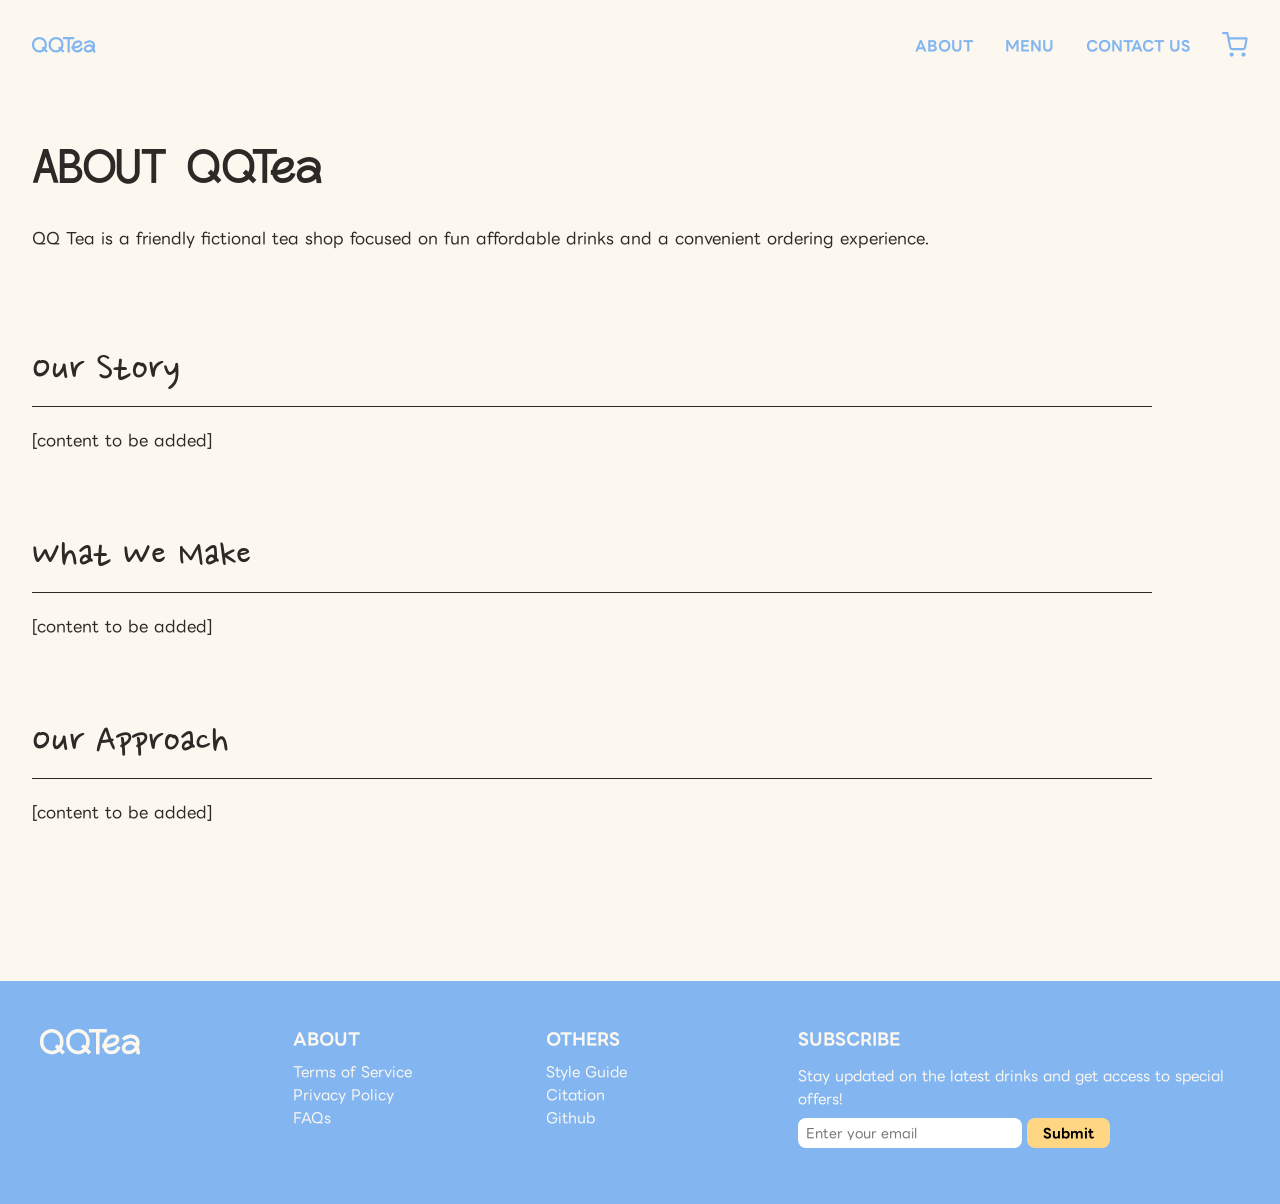
==== IAT339_QQtea/html/about.html @ dbc44f2d "Footer updated." ====
<!doctype html>
<html lang="en">
  <head>
    <meta charset="utf-8" />
    <title>About</title>

    <link href="../css/main.css" rel="stylesheet" />
  </head>

  <body>
    <header>
      <nav class="main-nav">
        <div class="nav-left">
          <a class="nav-image-link" href="../html/index.html">
            <img
              class="nav-logo nav-image-default"
              src="../image/qqtea-icon.svg"
              alt="QQTea icon"
            />
            <img
              class="nav-logo nav-image-hover"
              src="../image/qqtea-icon-hover.svg"
              alt="QQTea icon"
            />
          </a>
        </div>

        <div class="nav-right">
          <a class="nav-link" href="../html/about.html">ABOUT</a>
          <a class="nav-link" href="../html/product-listing.html">MENU</a>
          <a class="nav-link" href="../html/contact.html">CONTACT US</a>
          <a class="nav-image-link" href="../html/cart.html">
            <img
              class="nav-cart-icon nav-image-default"
              src="../image/cart-icon.svg"
              alt="Shopping cart icon"
            />
            <img
              class="nav-cart-icon nav-image-hover"
              src="../image/cart-icon-hover.svg"
              alt="Shopping cart icon"
            />
          </a>
        </div>
      </nav>
    </header>

    <main class="about-page">
      <section class="about-header">
        <h1>ABOUT QQTea</h1>

        <p>
          QQ Tea is a friendly fictional tea shop focused on fun affordable
          drinks and a convenient ordering experience.
        </p>
      </section>

      <section class="about-section">
        <h2>Our Story</h2>

        <p>[content to be added]</p>
      </section>

      <section class="about-section">
        <h2>What We Make</h2>

        <p>[content to be added]</p>
      </section>

      <section class="about-section">
        <h2>Our Approach</h2>

        <p>[content to be added]</p>
      </section>
    </main>

    <footer class="site-footer">
      <div class="footer-content">
        <div>
          <a class="nav-image-link" href="../html/index.html">
            <img
              class="footer-logo"
              src="../image/qqtea-icon-footer.svg"
              alt="QQTea icon"
            />
          </a>
        </div>

        <div class="footer-link">
          <p class="footer-heading">ABOUT</p>
          <a href="#">Terms of Service</a>
          <a href="#">Privacy Policy</a>
          <a href="#">FAQs</a>
        </div>

        <div class="footer-link">
          <p class="footer-heading">OTHERS</p>
          <a href="../html/styleguide.html">Style Guide</a>
          <a href="#">Citation</a>
          <a href="https://github.com/qiaolexii7/IAT339_P01">Github</a>
        </div>

        <div class="footer-newsletter">
          <p class="footer-heading">SUBSCRIBE</p>
          <p class="newsletter-text">
            Stay updated on the latest drinks and get access to special offers!
          </p>

          <form class="newsletter-form">
            <input
              type="email"
              placeholder="Enter your email"
              aria-label="Email adress"
              required
            />
            <button type="submit">Submit</button>
          </form>
        </div>
      </div>
    </footer>
  </body>
</html>
---- IAT339_QQtea/css/main.css ----
/* 
  LOCAL FONTS
*/
@font-face {
  font-family: "Ligema";
  src: url("../fonts/ligema/LigemaDEMO.otf");
}
@font-face {
  font-family: "Nanum Pen";
  src: url("../fonts/Nanum_Pen_Script/NanumPenScript-Regular.ttf")
    format("truetype");
}
@font-face {
  font-family: "LINE Seed JP";
  src: url("../fonts/LINE_Seed_JP/LINESeedJP-Regular.ttf");
  font-weight: 400;
}
@font-face {
  font-family: "LINE Seed JP";
  src: url("../fonts/LINE_Seed_JP/LINESeedJP-Bold.ttf");
  font-weight: bold;
}

/* 
  SHARED NAVIGATION
*/

.main-nav {
  display: flex;
  align-items: center;
  justify-content: space-between;
  margin-bottom: 3rem;
}

.main-nav a {
  color: #83b6f1;
  font-weight: bold;
  text-decoration: none;
}

.main-nav a:hover,
.main-nav a:focus {
  color: #2d2926;
}

.nav-logo {
  width: 4rem;
  height: auto;
}

.nav-cart-icon {
  width: 1.65rem;
  height: auto;
}

.nav-image-default {
  display: block;
}

.nav-image-hover {
  display: none;
}

.nav-image-link:hover .nav-image-default,
.nav-image-link:focus .nav-image-default,
.nav-image-link.current .nav-image-default {
  display: none;
}

.nav-image-link:hover .nav-image-hover,
.nav-image-link:focus .nav-image-hover,
.nav-image-link.current .nav-image-hover {
  display: block;
}

#combined_elements .main-nav {
  margin-top: 1.5rem;
}

.nav-left,
.nav-right {
  display: flex;
  align-items: center;
  gap: 2rem;
}

/* 
  SHARED FOOTER STYLING
*/
.site-footer {
  color: #fcf8ef;
  background-color: #83b6f1;
  padding: 3rem 2rem;

  margin-top: 10rem;
  margin-left: -2rem;
  margin-right: -2rem;
  margin-bottom: -2rem;
}
.footer-content {
  display: grid;
  grid-template-columns: 1fr 1fr 1fr 2fr;
  gap: 2rem;
  max-width: 75rem;
  margin: 0 auto;
  align-items: start;
}
.footer-link,
.footer-newsletter {
  display: flex;
  flex-direction: column;
  gap: 0.5rem;
}
.footer-link a {
  color: #fcf8ef;
  text-decoration: none;
  font-family: "LINE Seed JP", sans-serif;
  font-size: 0.9rem;
}
.footer-link a:hover,
.footer-link a:focus {
  text-decoration: underline;
}

.footer-heading {
  font-family: "LINE Seed JP", sans-serif;
  font-size: 1.05rem;
  font-weight: bold;
  margin-bottom: 0.5rem;
}

.newsletter-form input {
  box-sizing: border-box;
  width: 14rem;
  padding: 0.5rem;
  font-family: "LINE Seed JP", sans-serif;

  border: none;
  border-radius: 0.5rem;
  margin-bottom: 0.5rem;
}
.newsletter-form button {
  font-family: "LINE Seed JP", sans-serif;
  font-weight: bold;

  padding: 0.5rem 1rem;
  background-color: #ffd683;
  border: none;
  border-radius: 0.5rem;
  cursor: pointer;

  transition-property: background-color;
  transition-duration: 0.25s;
}
.newsletter-form button:hover,
.newsletter-form button:focus {
  color: white;
  background-color: black;
}
.newsletter-text {
  font-size: 0.9rem;
  line-height: 1.6;
  margin-bottom: 0;
}

@media (max-width: 44rem) {
  .footer-content {
    grid-template-columns: 1fr;
  }
}

/*
  STYLE GUIDE STYLING 
*/
body {
  margin: 0;
  font-family: "LINE Seed JP", sans-serif;
  font-size: 0.9rem;
  padding: 2rem;
  color: #2d2926;
  background-color: #fcf8ef;
}

h1 {
  font-family: "Ligema", sans-serif;
  font-size: 5.3rem;
  font-weight: 500;
}

h2 {
  font-family: "Nanum Pen", cursive;
  font-size: 2.7rem;
  font-weight: 500;

  margin-top: 5rem;
  margin-bottom: 1.5rem;

  padding-bottom: 0.5rem;
  border-bottom: 0.1rem solid #2d2926;
}
#stylesheet-h2 {
  border-bottom: none;
}

#interactive_elements h2 {
  margin-top: 0rem;
}

h3 {
  font-family: "Nanum Pen", cursive;
  font-size: 1.5rem;
  margin-top: 1rem;
}

h4 {
  font-family: "LINE Seed JP", sans-serif;
  margin-bottom: 0.25rem;
}

p {
  font-size: 1rem;
  margin-top: 0;
}

header nav {
  display: flex;
  gap: 1rem;
  flex-wrap: wrap;
  margin-bottom: 2rem;
}

header h1 {
  margin-bottom: 0.5rem;
}

header p {
  margin-bottom: 0;
}

code {
  background-color: #eee;
  padding: 0.5rem;
  display: block;
}

/*
  STYLE GUIDE STRUCTURE -------------------
*/

.element {
  max-width: 65rem;
}

.element-title {
  font-family: "LINE Seed JP", sans-serif;
  font-size: 1.45rem;
  font-weight: bold;
  margin-top: 2.5rem;
  margin-bottom: 1rem;
}

/* 
  INTERACTIVE ELEMENTS -------------------
*/
.intext-link {
  font-weight: bold;
  text-decoration: none;
  color: #83b6f1;
}
.intext-link:hover,
.intext-link:focus {
  color: #2d2926;
}

.submit-reset-button button {
  font-family: "LINE Seed JP", sans-serif;
  font-weight: bold;

  padding: 0.5rem 1rem;

  color: white;
  background-color: #83b6f1;
  border: none;
  border-radius: 0.5rem;
  cursor: pointer;

  transition-property: background-color;
  transition-duration: 0.25s;
}
.submit-reset-button button:hover,
.submit-reset-button button:focus {
  background-color: #2d2926;
}
.submit-reset-button button[type="reset"] {
  color: #2d2926;
  background-color: #ffd683;
}
.submit-reset-button button[type="reset"]:hover,
.submit-reset-button button[type="reset"]:focus {
  color: white;
  background-color: #2d2926;
}

/* Primary action button */
.primary-button {
  font-family: "LINE Seed JP", sans-serif;
  font-size: 1rem;
  font-weight: bold;
  padding: 0.65rem 4.25rem;
  color: white;
  background-color: #83b6f1;
  border: none;
  border-radius: 0.5rem;
  cursor: pointer;
  transition-property: background-color;
  transition-duration: 0.25s;
  margin-top: 1.5rem;
  width: 100%;
}

.primary-button:hover,
.primary-button:focus {
  background-color: #2d2926;
}

.input-label-section {
  display: flex;
  flex-direction: column;
  gap: 0.5rem;
}
.input-label-section input {
  width: 10rem;
  padding: 0.5rem;

  font-family: "LINE Seed JP", sans-serif;

  border: 0.1rem solid #d9d5d2;
  border-radius: 0.5rem;
  box-sizing: border-box;
}

/* Styling for the Radio Options */
.radio-option {
  display: inline-flex;
  align-items: center;

  padding: 0.75rem 1.5rem 0.75rem 0.75rem;
  gap: 0.5rem;
  box-sizing: border-box;

  font-family: "LINE Seed JP", sans-serif;
  color: #2d2926;
  background-color: white;
  border: 0.1rem solid #d9d5d2;
  border-radius: 0.5rem;
  cursor: pointer;
}

.radio-option:has(input:checked) {
  border: 0.1rem solid #c5850f;
  background-color: #ffd683;
}
.radio-option input[type="radio"]:checked {
  accent-color: #c5850f;
}

/* Styling for the navigation button */
.nav-link {
  display: inline-block;
  font-family: "LINE Seed JP", sans-serif;
  font-weight: bold;
  color: #83b6f1;
  text-decoration: none;
  transition-property: background-color;
  transition-duration: 0.25s;
}

.nav-link:hover,
.nav-link:focus {
  color: #2d2926;
}

/* 
  TEXT ELEMENTS -------------------
*/
.heading-example h1,
.heading-example h2,
.heading-example h3,
.heading-example h4 {
  margin-top: 0.5rem;
  margin-bottom: 0.5rem;
}

/* 
  COMBINED ELEMENTS -------------------
*/

/* 
  PRODUCT LISTING SECTION -------------------
*/
.product-listing {
  display: flex;
  flex-direction: column;
  width: 16rem;
  padding: 1.5rem;

  background-color: white;
  border: 0.1rem solid #d9d5d2;
  border-radius: 1.25rem;
}
.product-listing .image-icon {
  display: block;
  width: 10rem;
  height: auto;
  margin: 0 auto;
}

.product-info {
  display: flex;
  flex-direction: column;
  flex: 1;
}
.product-info h3 {
  font-size: 1.9rem;
  line-height: 1.75rem;
  margin: 0 0 0.5rem 0;
}
.product-info h4 {
  margin: 0;
}
.product-info p {
  margin: 0 0 0.25rem 0;
}

.price-cart {
  display: flex;
  align-items: center;
  justify-content: space-between;
  margin-top: auto;
  padding-top: 1rem;
}
/*
  This button is temporarly styled individually.
  I tried applying the primary-button style but it wasn't flexble,
  the way it spans was... interesting.
*/
.product-listing-button {
  font-family: "LINE Seed JP", sans-serif;
  font-weight: bold;
  text-decoration: none;

  padding: 0.5rem 1rem;

  color: white;
  background-color: #83b6f1;
  border: none;
  border-radius: 0.5rem;
  cursor: pointer;

  transition-property: background-color;
  transition-duration: 0.25s;
}
.product-listing-button:hover,
.product-listing-button:focus {
  background-color: #2d2926;
}

.price-cart h4 {
  padding: 0.5rem 1rem;
  background-color: #ffd683;
  border-radius: 0.5rem;
}

/* 
  PAYMENT FORM SECTION -------------------
*/
.checkout-form {
  max-width: 37rem;
  margin: 0;
  padding: 1.5rem;

  background-color: white;
  border: 0.1rem solid #d9d5d2;
  border-radius: 1.25rem;
}

/* Styling text for the Payment section */
.checkout-form h1 {
  font-size: 3rem;
  margin: 0;
}
.checkout-form h4 {
  font-family: "LINE Seed JP", sans-serif;
  font-weight: bold;
  margin-bottom: 0.5rem;
}

.schedule-pickup-section {
  display: flex;
  gap: 0.5rem;
}
.schedule-pickup-section .radio-option {
  flex: 1;
}

.datetime-section {
  display: flex;
  flex-direction: column;
  gap: 0.5rem;
}
#pickup-date,
#pickup-time {
  width: 100%;
  padding: 0.5rem;
  font-family: "LINE Seed JP", sans-serif;
  border: 0.1rem solid #d9d5d2;
  border-radius: 0.5rem;
  box-sizing: border-box;
}

.pickup-method-section {
  display: flex;
}
.pickup-method-section .radio-option {
  flex: 0 0 calc(50% - 0.25rem);
}
.payment-method-section .radio-option {
  width: 100%;
  box-sizing: border-box;
  margin-bottom: 0.5rem;
}

/* Styling for Payment Info */
.payment-info-section {
  display: grid;
  grid-template-columns: 1fr 1fr;
  gap: 0.5rem;
}
.payment-info-section h4 {
  grid-column: 1 / -1;
}
.cardholder-field {
  grid-column: 1 / -1;
}
.card-number-field {
  grid-column: 1/ -1;
}
.payment-info-section label {
  display: block;
  margin-bottom: 0.25rem;
}
.payment-info-section input {
  width: 100%;
  padding: 0.5rem;

  font-family: "LINE Seed JP", sans-serif;

  border: 0.1rem solid #d9d5d2;
  border-radius: 0.5rem;
  box-sizing: border-box;
}

/*
  CHECKOUT CART SECTION -------------------
*/
.cart {
  max-width: 37rem;
  margin: 0;
  padding: 1.5rem;

  background-color: white;
  border: 0.1rem solid #d9d5d2;
  border-radius: 1.25rem;
}

.cart h1 {
  font-size: 3rem;
  margin: 0;
}
.cart h4 {
  font-size: 1rem;
  margin-bottom: 1rem;
}

.cart-item {
  display: grid;
  grid-template-columns: 25% 1fr;

  padding: 1rem;
  margin-bottom: 1rem;
}
.cart-item .image-icon {
  width: 5rem;
  height: auto;
  object-fit: cover;
}

.cart-item-info {
  display: flex;
  flex-direction: column;
}
.cart-item-info p {
  line-height: 0.5rem;
}

.cart-title-price {
  display: flex;
  align-items: center;
  justify-content: space-between;
  gap: 2rem;
}
.cart-title-price h3 {
  margin: 0;
  margin-bottom: 0.5rem;
  font-size: 1.75rem;
}
.cart-title-price h4 {
  margin: 0;
  padding: 0.5rem 1rem;
  background-color: #ffd683;
  border-radius: 0.5rem;
}

.cart-edit {
  display: flex;
  align-items: center;
  justify-content: space-between;
  width: 100%;
  margin-top: 0.25rem;
}
.cart-action {
  display: flex;
  align-items: center;
  gap: 0.5rem;
}

.edit-btn,
.remove-btn {
  font-family: "LINE Seed JP", sans-serif;
  font-weight: bold;
  color: #2d2926;

  width: 5rem;
  box-sizing: border-box;
  padding: 0.5rem;

  background: none;
  border: 0.1rem solid transparent;
  border-radius: 0.5rem;
  cursor: pointer;
}
.remove-btn {
  color: #d94f4f;
}
.edit-btn:hover,
.edit-btn:focus,
.remove-btn:hover,
.remove-btn:focus {
  background-color: #fcf8ef;
  border-color: #d9d5d2;
}

/* Styling for the Counter*/
.quantity-control {
  display: flex;
  align-items: center;
  width: fit-content;

  border: 0.1rem solid #d9d5d2;
  border-radius: 0.5rem;
  overflow: hidden;
}
.quantity-control button {
  width: 1.5rem;
  height: 1.5rem;

  border: none;
  background-color: white;
  font-size: 1rem;

  cursor: pointer;
}
.quantity-control input {
  width: 2rem;
  height: 1.5rem;

  box-sizing: border-box;
  text-align: center;

  border: none;
  border-left: 0.1rem solid #d9d5d2;
  border-right: 0.1rem solid #d9d5d2;
  outline: none;
}
/*
This hides the deafult styling html have for input type="number" or else it has the little arrow thingy that actually allows you to changed the number.
*/
.quantity-control input::-webkit-inner-spin-button,
.quantity-control input::-webkit-outer-spin-button {
  -webkit-appearance: none;
  margin: 0;
}

.cart-total {
  display: flex;
  align-items: center;
  justify-content: space-between;
  font-size: 1.25rem;
  border-top: 0.1rem solid #d9d5d2;
}

/*
  FONTS DISPLAY
*/
.font {
  margin-bottom: 2rem;
}
#ligema {
  font-family: "Ligema", sans-serif;
  font-size: 3rem;
  margin-bottom: 0;
}
#nanum {
  font-family: "Nanum Pen", cursive;
  font-size: 2.75rem;
  margin-bottom: 0;
}
#line-seed {
  font-family: "LINE Seed JP";
  font-size: 1.5rem;
  margin-bottom: 0.5rem;
}

/*
  COLORS DISPLAY
*/
.colour-palette {
  display: flex;
  flex-wrap: wrap;
  gap: 1rem;
}

.colour-swatch {
  width: 10rem;
  min-height: 8rem;
  padding: 1rem;
  border: 0.1rem solid #d9d5d2;
}

.colour-item {
  display: flex;
  align-items: center;
  gap: 2rem;
  flex: 1 1 45%;
  min-width: 30rem;
}

.colour-swatch {
  flex: 0 0 10rem;
}

.colour-usage {
  display: flex;
  align-items: center;
  flex-wrap: wrap;
  gap: 1rem;
}

.colour-usage p {
  margin: 0;
}

.colour-cream {
  background-color: #fcf8ef;
}

.colour-blue {
  background-color: #83b6f1;
}

.colour-yellow {
  background-color: #ffd683;
}

.colour-dark {
  background-color: #2d2926;
  color: white;
}

.colour-soft-gray {
  background-color: #d9d5d2;
}

.colour-gold {
  background-color: #c5850f;
  color: white;
}

.colour-red {
  background-color: #d94f4f;
  color: white;
}

/* 
  IMAGE DISPLAY
*/
.imagery-grid {
  display: block;
}

.imagery-item {
  margin-bottom: 4rem;
}

.imagery-example {
  min-height: 12rem;
  display: flex;
  align-items: center;
  justify-content: center;
  gap: 1.5rem;
}

.imagery-thumbnails img {
  max-height: 11rem;
}

.imagery-decorations {
  display: flex;
  align-items: center;
  justify-content: center;
  gap: 2rem;
}

.imagery-decorations img {
  max-height: 8em;
}

.imagery-item h3 {
  margin-bottom: 0.5rem;
}

.imagery-usage {
  display: flex;
  flex-wrap: wrap;
  gap: 2rem;
  margin-top: 1.5rem;
  align-items: flex-start;
}

.imagery-usage figure {
  margin: 0;
  flex: 0 0 auto;
}

.imagery-usage img {
  display: block;
  width: auto;
  height: 14rem;
  max-width: none;
  object-fit: contain;
}

.cart-example img {
  height: 14rem;
  width: auto;
}

.product-example img {
  height: 14rem;
  width: auto;
}

.imagery-usage figcaption {
  margin-top: 0.5rem;
  font-weight: bold;
}

/* 
  CIATATION
*/
#citations li {
  line-height: 1.6;
}

/*
  IMAGE
*/
.image-as-link {
  width: 17rem;
}

.image-icon {
  width: 5rem;
}

.product-image {
  width: 50rem;
}

/*
  DISPLAY
*/
.style-guide-header {
  margin-bottom: 3rem;
}

.style-guide-header h1 {
  margin-bottom: 0.5rem;
}

.style-guide-header p {
  margin-bottom: 0;
}

.style-guide-layout {
  display: flex;
  gap: 3rem;
}

.style-guide-nav {
  display: flex;
  flex-direction: column;
  gap: 1rem;
}

.style-guide-main {
  flex: 1;
  min-width: 0;
}

pre {
  max-width: 100%;
  max-height: 18rem;
  overflow: auto;
  padding: 1rem;
  box-sizing: border-box;

  white-space: pre-wrap;
  overflow-wrap: break-word;

  background-color: #f0eded;
  border-radius: 0.5rem;
}

.product-image {
  width: 50rem;
  max-width: 100%;
  height: auto;
}

@media (max-width: 50rem) {
  .style-guide-layout {
    flex-direction: column;
    gap: 2rem;
  }

  .style-guide-nav {
    flex-direction: row;
    flex-wrap: wrap;
    gap: 0.75rem 1.5rem;
  }

  .style-guide-nav h4 {
    width: 100%;
    margin-bottom: 0;
  }

  .style-guide-nav .nav-section-heading {
    width: 100%;
    margin-top: 1rem;
  }
}

/*
  HOME WEBPAGE STYLING
*/
.seasonal-offer-section {
  text-align: center;
  padding: 2rem 1rem 3rem;
  margin-top: 6rem;
  margin-bottom: 4rem;
}
.seasonal-offer-section h2 {
  font-size: 3.5rem;
  margin-bottom: 1rem;
  border-bottom: none;
}
.seasonal-offer-section p {
  max-width: 40rem;
  font-size: 1rem;
  margin: 0 auto;
}

.season-image-icon {
  width: 100%;
  max-width: 12rem;
  height: auto;
}

/* 
  PRODUCT LISTING WEBPAGE STYLING
*/
.product-category h2 {
  text-align: center;
  font-size: 3.5rem;
  margin-top: 6rem;
  border-bottom: none;
}
.product-category p {
  text-align: center;
  font-size: 1rem;
  margin-bottom: 3rem;
}

.product-row {
  display: grid;
  grid-template-columns: repeat(auto-fill, 18rem);
  justify-content: center;
  gap: 2.5rem;
  max-width: 60rem;
  margin: 0 auto 3rem;
}
.product-listing p {
  text-align: start;
  margin-bottom: 0.5rem;
}

/* 
  PRODUCT DETAIL WEBPAGE STYLING
*/
.product-detail-page {
  display: flex;
  flex-direction: column;
  align-items: center;

  text-align: center;

  margin-top: 6rem;
  padding: 0 2rem 4rem;
}

.product-detail-image {
  width: 10rem;
  height: auto;
  margin-bottom: 1.5rem;
}

.product-detail-name {
  font-family: "Nanum Pen", cursive;
  font-size: 3.5rem;

  margin: 0 0 0.5rem 0;
}

.product-detail-description {
  max-width: 37rem;

  font-size: 1.05rem;
  line-height: 1.25;

  margin: 0 0 3.5rem 0;
}

.product-detail-price {
  font-family: "LINE Seed JP", sans-serif;
  font-size: 1.2rem;
  font-weight: bold;

  margin-bottom: 1rem;
}

.product-detail-button {
  font-family: "LINE Seed JP", sans-serif;
  font-weight: bold;
  font-size: 1rem;
  text-decoration: none;

  min-width: 13rem;
  padding: 0.65rem 0.25rem;

  color: white;
  background-color: #83b6f1;

  border: none;
  border-radius: 0.6rem;

  cursor: pointer;

  transition-property: background-color;
  transition-duration: 0.25s;
}

.product-detail-button:hover,
.product-detail-button:focus {
  background-color: #2d2926;
}

/* ICE AND SUGAR LEVEL STYLING */
.customization-form {
  font-family: "LINE Seed JP", sans-serif;

  padding: 2rem;
  margin-top: 2rem;
  margin-bottom: 2rem;
}
.customization-form p {
  font-weight: bold;
  font-size: 1rem;

  margin: 1.5rem;
}

.customization-section {
  display: flex;
  justify-content: center;
  gap: 0.75rem;
  white-space: nowrap;

  margin-bottom: 2rem;
}

@media (max-width: 42rem) {
  .customization-section {
    flex-direction: column;
  }
}

/* 
  CART WEBPAGE STYLING
*/
.checkout-layout .cart,
.checkout-layout .checkout-form {
  margin: 0 auto;
}
.checkout-layout .primary-button {
  display: block;
  box-sizing: border-box;
  text-align: center;
  text-decoration: none;
}

/* 
  CHECKOUT WEBPAGE STYLING
*/
.payment-info-section {
  margin-bottom: 1.75rem;
}

.order-item {
  display: grid;
  grid-template-columns: 2rem 1fr auto;
}
.order-total {
  margin-top: 1.5rem;
  padding-top: 1rem;
  border-top: 0.1rem dotted #d9d5d2;
}
.total-row {
  display: flex;
  justify-content: space-between;
  align-items: center;
}
.total-row h4 {
  font-size: 1.25rem;
}

/*
  CONTACT WEBPAGE STYLING
*/
.contact-section h2 {
  text-align: center;
  font-size: 3.5rem;
  margin-top: 6rem;
  border-bottom: none;
}
.contact-section p {
  text-align: center;
  font-size: 1rem;
  margin-bottom: 3rem;
}

.contact-form {
  display: flex;
  flex-direction: column;
  max-width: 40rem;
  margin: 0 auto;

  padding: 2rem;
  border: 0.1rem solid #d9d5d2;
  border-radius: 1.25rem;
  background-color: white;
}
.contact-form label {
  display: block;
  margin-bottom: 0.5rem;
}
.contact-form input,
.contact-form textarea {
  width: 100%;
  padding: 0.5rem;
  box-sizing: border-box;
  font-family: "LINE Seed JP", sans-serif;
  border: 0.1rem solid #d9d5d2;
  border-radius: 0.5rem;
  margin-bottom: 1rem;
}
.contact-form textarea {
  min-height: 10rem;
  /* Remove textarea resize icon */
  resize: none;
}
.form-content {
  display: grid;
  grid-template-columns: 1fr 1fr;
  gap: 1rem;
}
.contact-form button {
  font-family: "LINE Seed JP", sans-serif;
  font-weight: bold;
  padding: 0.5rem 1rem;
  color: white;
  background-color: #83b6f1;
  border: none;
  border-radius: 0.5rem;
  cursor: pointer;

  transition-property: background-color;
  transition-duration: 0.25s;
}
.contact-form button:hover,
.contact-form button:focus {
  background-color: #2d2926;
}
@media (max-width: 38rem) {
  .form-content {
    grid-template-columns: 1fr;
  }
}

/*
  ABOUT WEBPAGE STYLING
*/
.about-page {
  max-width: 70rem;
}

.about-header {
  margin-bottom: 6rem;
}

.about-header h1 {
  font-family: "Ligema", sans-serif;
  font-size: 5rem;
  margin-bottom: 1rem;
}

.about-section {
  margin-bottom: 5rem;
}
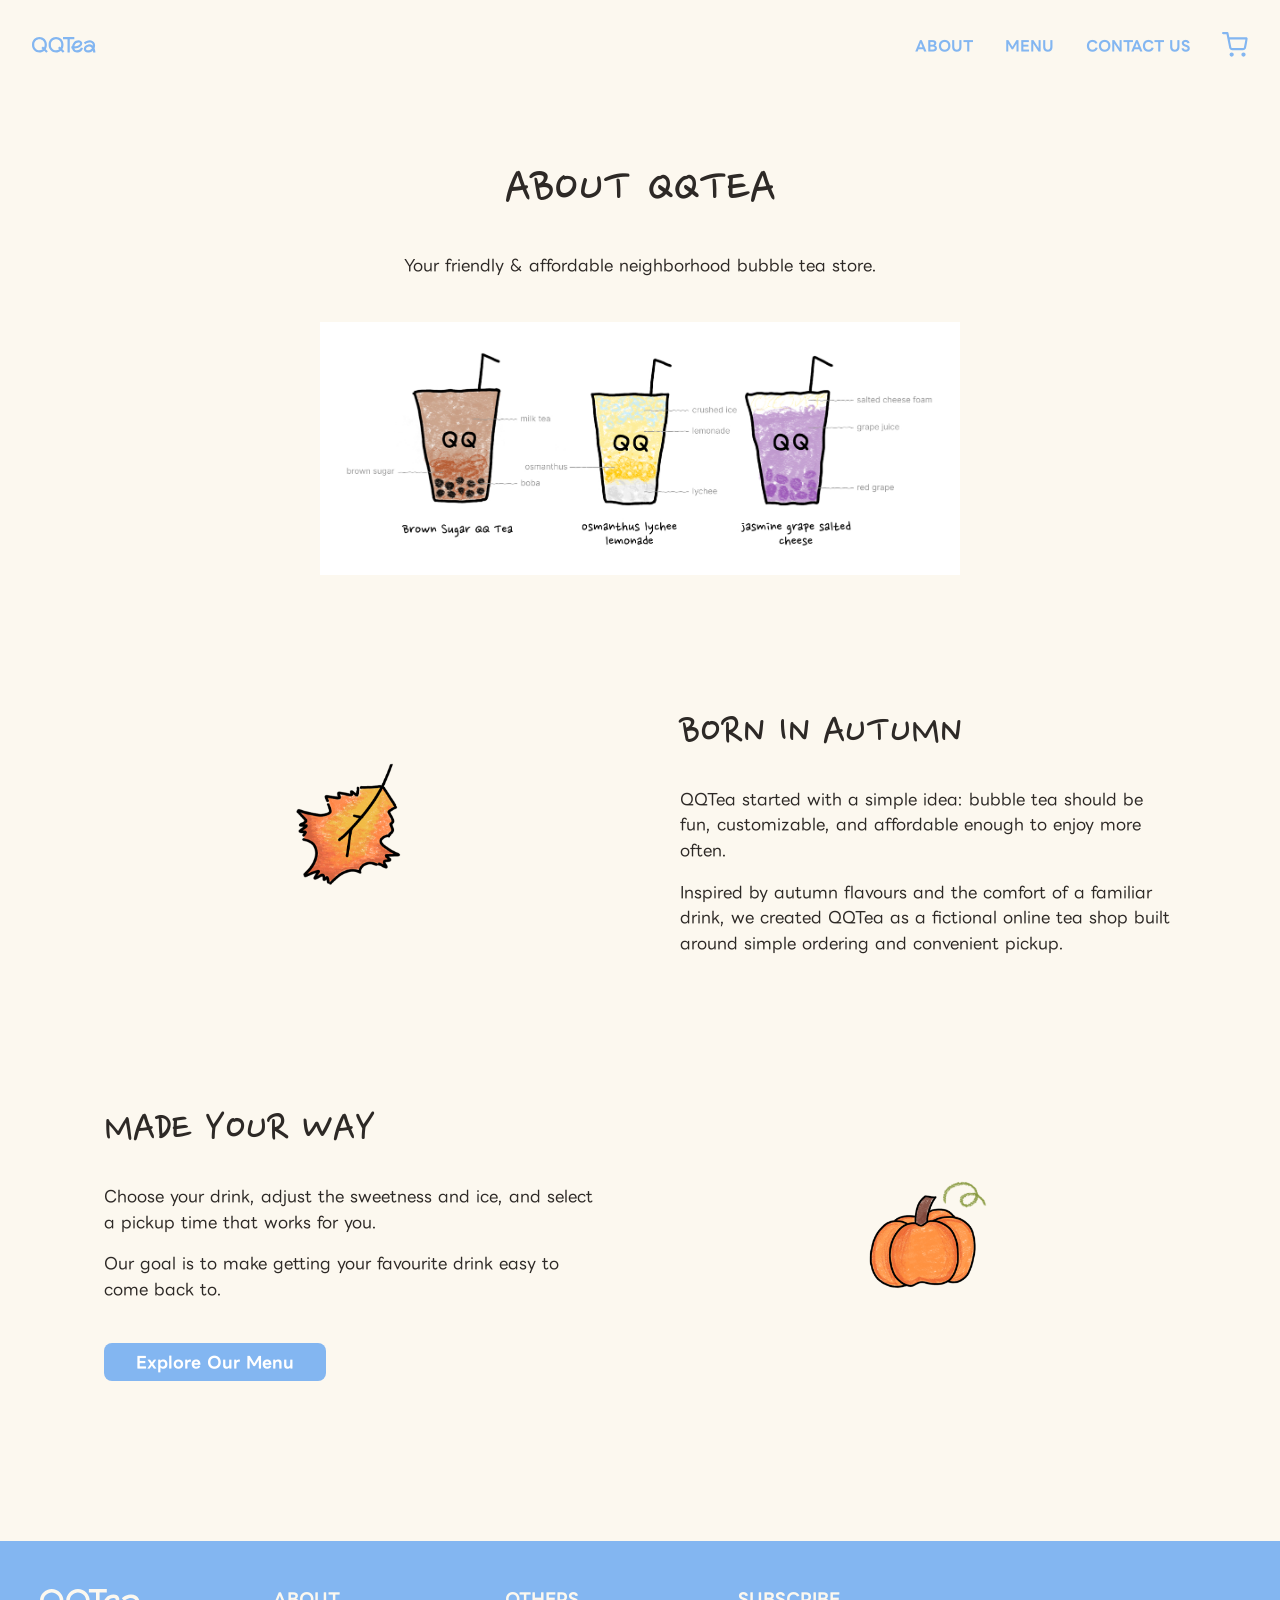
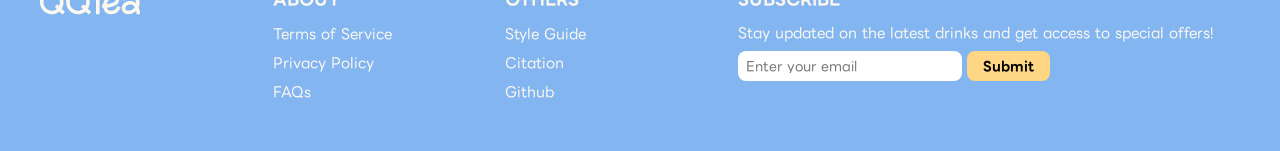
==== commit a3bf31c1: "citations + about page" ====
--- a/IAT339_QQtea/html/about.html
+++ b/IAT339_QQtea/html/about.html
@@ -29,6 +29,7 @@
           <a class="nav-link" href="../html/about.html">ABOUT</a>
           <a class="nav-link" href="../html/product-listing.html">MENU</a>
           <a class="nav-link" href="../html/contact.html">CONTACT US</a>
+
           <a class="nav-image-link" href="../html/cart.html">
             <img
               class="nav-cart-icon nav-image-default"
@@ -46,31 +47,69 @@
     </header>
 
     <main class="about-page">
-      <section class="about-header">
-        <h1>ABOUT QQTea</h1>
-
-        <p>
-          QQ Tea is a friendly fictional tea shop focused on fun affordable
-          drinks and a convenient ordering experience.
-        </p>
+      <!-- ABOUT LANDING -->
+      <section class="about-intro">
+        <h2>ABOUT QQTEA</h2>
+        <p>Your friendly & affordable neighborhood bubble tea store.</p>
       </section>
 
-      <section class="about-section">
-        <h2>Our Story</h2>
+      <div class="about-product-image">
+        <img src="../image/product-example.jpg" alt="QQTea bubble tea drinks" />
+      </div>
 
-        <p>[content to be added]</p>
+      <!-- BORN IN AUTUMN -->
+      <section class="about-row">
+        <div class="about-row-image">
+          <img
+            class="about-image"
+            src="../image/leaf.png"
+            alt="Autumn leaf illustration"
+          />
+        </div>
+
+        <div class="about-row-text">
+          <h2>BORN IN AUTUMN</h2>
+
+          <p>
+            QQTea started with a simple idea: bubble tea should be fun,
+            customizable, and affordable enough to enjoy more often.
+          </p>
+
+          <p>
+            Inspired by autumn flavours and the comfort of a familiar drink, we
+            created QQTea as a fictional online tea shop built around simple
+            ordering and convenient pickup.
+          </p>
+        </div>
       </section>
 
-      <section class="about-section">
-        <h2>What We Make</h2>
+      <!-- MADE YOUR WAY -->
+      <section class="about-row">
+        <div class="about-row-text">
+          <h2>MADE YOUR WAY</h2>
 
-        <p>[content to be added]</p>
-      </section>
+          <p>
+            Choose your drink, adjust the sweetness and ice, and select a pickup
+            time that works for you.
+          </p>
 
-      <section class="about-section">
-        <h2>Our Approach</h2>
+          <p>
+            Our goal is to make getting your favourite drink easy to come back
+            to.
+          </p>
 
-        <p>[content to be added]</p>
+          <a class="about-menu-button" href="../html/product-listing.html">
+            Explore Our Menu
+          </a>
+        </div>
+
+        <div class="about-row-image">
+          <img
+            class="about-image"
+            src="../image/pumpkin.png"
+            alt="Pumpkin illustration"
+          />
+        </div>
       </section>
     </main>
 
@@ -96,12 +135,13 @@
         <div class="footer-link">
           <p class="footer-heading">OTHERS</p>
           <a href="../html/styleguide.html">Style Guide</a>
-          <a href="#">Citation</a>
+          <a href="../html/citation.html">Citation</a>
           <a href="https://github.com/qiaolexii7/IAT339_P01">Github</a>
         </div>
 
         <div class="footer-newsletter">
           <p class="footer-heading">SUBSCRIBE</p>
+
           <p class="newsletter-text">
             Stay updated on the latest drinks and get access to special offers!
           </p>
--- a/IAT339_QQtea/css/main.css
+++ b/IAT339_QQtea/css/main.css
@@ -99,7 +99,7 @@
 }
 .footer-content {
   display: grid;
-  grid-template-columns: 1fr 1fr 1fr 2fr;
+  grid-template-columns: 1fr 1fr 1fr 2.5fr;
   gap: 2rem;
   max-width: 75rem;
   margin: 0 auto;
@@ -116,6 +116,7 @@
   text-decoration: none;
   font-family: "LINE Seed JP", sans-serif;
   font-size: 0.9rem;
+  line-height: 1.3rem;
 }
 .footer-link a:hover,
 .footer-link a:focus {
@@ -159,7 +160,7 @@
 }
 .newsletter-text {
   font-size: 0.9rem;
-  line-height: 1.6;
+  line-height: 1.3;
   margin-bottom: 0;
 }
 
@@ -875,13 +876,6 @@
   font-weight: bold;
 }
 
-/* 
-  CIATATION
-*/
-#citations li {
-  line-height: 1.6;
-}
-
 /*
   IMAGE
 */
@@ -986,7 +980,7 @@
   border-bottom: none;
 }
 .seasonal-offer-section p {
-  max-width: 40rem;
+  max-width: 33rem;
   font-size: 1rem;
   margin: 0 auto;
 }
@@ -1241,19 +1235,113 @@
   ABOUT WEBPAGE STYLING
 */
 .about-page {
-  max-width: 70rem;
-}
-
-.about-header {
-  margin-bottom: 6rem;
-}
-
-.about-header h1 {
-  font-family: "Ligema", sans-serif;
-  font-size: 5rem;
+  padding: 0 1rem;
+}
+
+.about-intro h2 {
+  text-align: center;
+  font-size: 3.5rem;
+  margin-top: 6rem;
+  border-bottom: none;
+}
+
+.about-intro p {
+  text-align: center;
+  font-size: 1rem;
+  margin-bottom: 3rem;
+}
+
+.about-product-image {
+  max-width: 40rem;
+  margin: 0 auto 8rem;
+}
+
+.about-product-image img {
+  display: block;
+  width: 100%;
+  height: auto;
+}
+
+.about-row {
+  display: grid;
+  grid-template-columns: 1fr 1fr;
+  align-items: center;
+  gap: 5rem;
+  max-width: 67rem;
+  margin: 0 auto 8rem;
+}
+
+.about-row-image {
+  text-align: center;
+}
+
+.about-image {
+  width: 100%;
+  max-width: 11rem;
+  height: auto;
+}
+
+.about-row-text h2 {
+  font-size: 3rem;
+  margin-top: 0;
   margin-bottom: 1rem;
-}
-
-.about-section {
-  margin-bottom: 5rem;
-}
+  border-bottom: none;
+}
+
+.about-row-text p {
+  max-width: 40rem;
+  line-height: 1.6;
+  margin-top: 0;
+  margin-bottom: 1rem;
+}
+
+.about-menu-button {
+  display: inline-block;
+
+  margin-top: 1.5rem;
+  padding: 0.65rem 2rem;
+
+  font-family: "LINE Seed JP", sans-serif;
+  font-size: 1rem;
+  font-weight: bold;
+
+  color: white;
+  background-color: #83b6f1;
+
+  border-radius: 0.5rem;
+  text-decoration: none;
+
+  transition-property: background-color;
+  transition-duration: 0.25s;
+}
+
+.about-menu-button:hover,
+.about-menu-button:focus {
+  color: white;
+  background-color: #2d2926;
+  text-decoration: none;
+}
+
+@media (max-width: 42rem) {
+  .about-row {
+    grid-template-columns: 1fr;
+    gap: 2rem;
+  }
+
+  .about-row-text {
+    text-align: left;
+  }
+}
+
+/*
+  CITATION WEBPAGE STYLING
+*/
+#typefaces h2 {
+  margin-top: 0;
+}
+
+#typefaces li,
+#icons li {
+  line-height: 1.6;
+  margin-bottom: 1rem;
+}
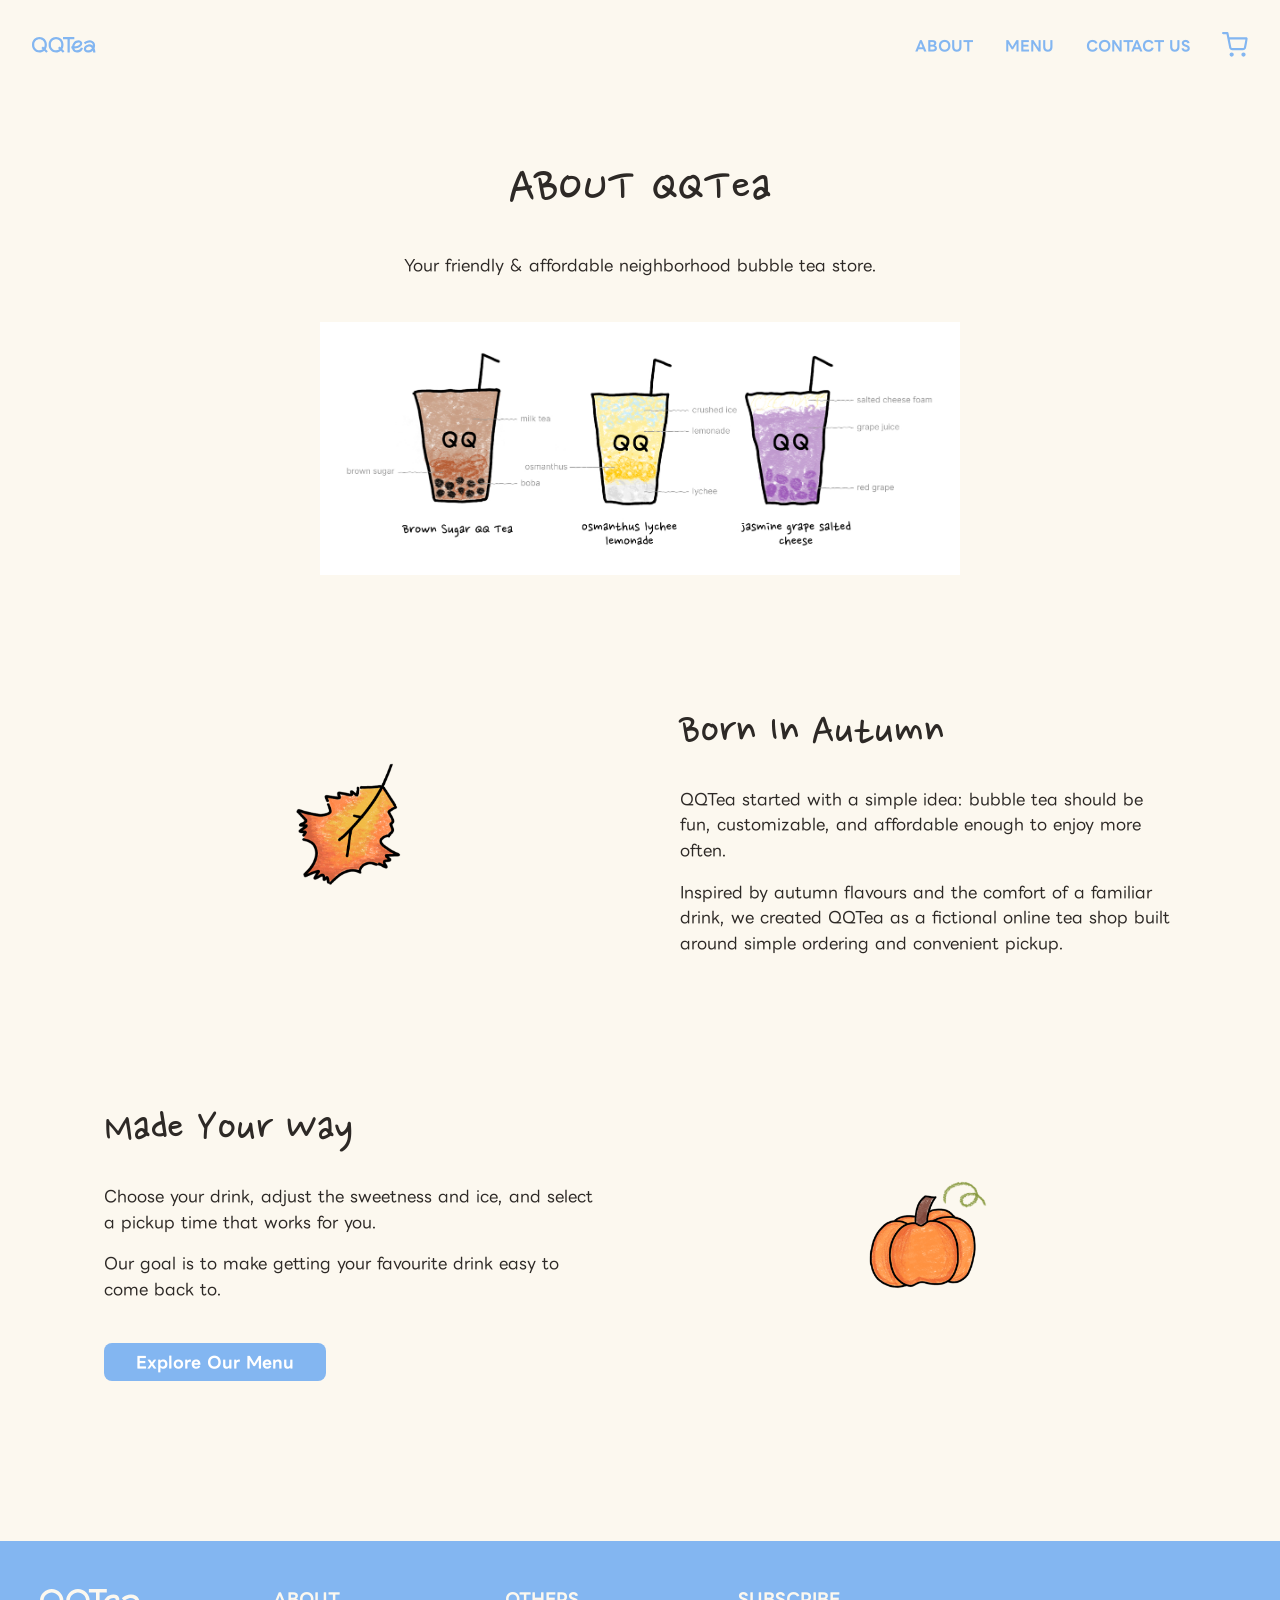
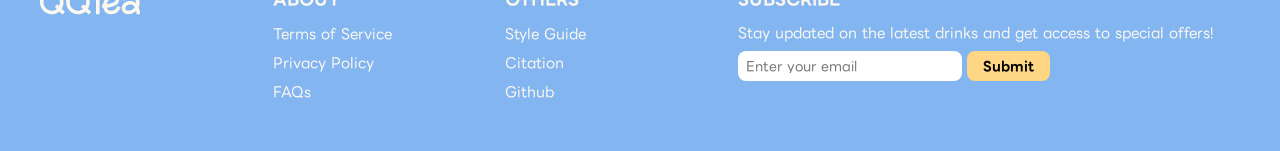
==== commit 9802adc7: "lower cased some stuff" ====
--- a/IAT339_QQtea/html/about.html
+++ b/IAT339_QQtea/html/about.html
@@ -49,7 +49,7 @@
     <main class="about-page">
       <!-- ABOUT LANDING -->
       <section class="about-intro">
-        <h2>ABOUT QQTEA</h2>
+        <h2>ABOUT QQTea</h2>
         <p>Your friendly & affordable neighborhood bubble tea store.</p>
       </section>
 
@@ -68,7 +68,7 @@
         </div>
 
         <div class="about-row-text">
-          <h2>BORN IN AUTUMN</h2>
+          <h2>Born In Autumn</h2>
 
           <p>
             QQTea started with a simple idea: bubble tea should be fun,
@@ -86,7 +86,7 @@
       <!-- MADE YOUR WAY -->
       <section class="about-row">
         <div class="about-row-text">
-          <h2>MADE YOUR WAY</h2>
+          <h2>Made Your Way</h2>
 
           <p>
             Choose your drink, adjust the sweetness and ice, and select a pickup
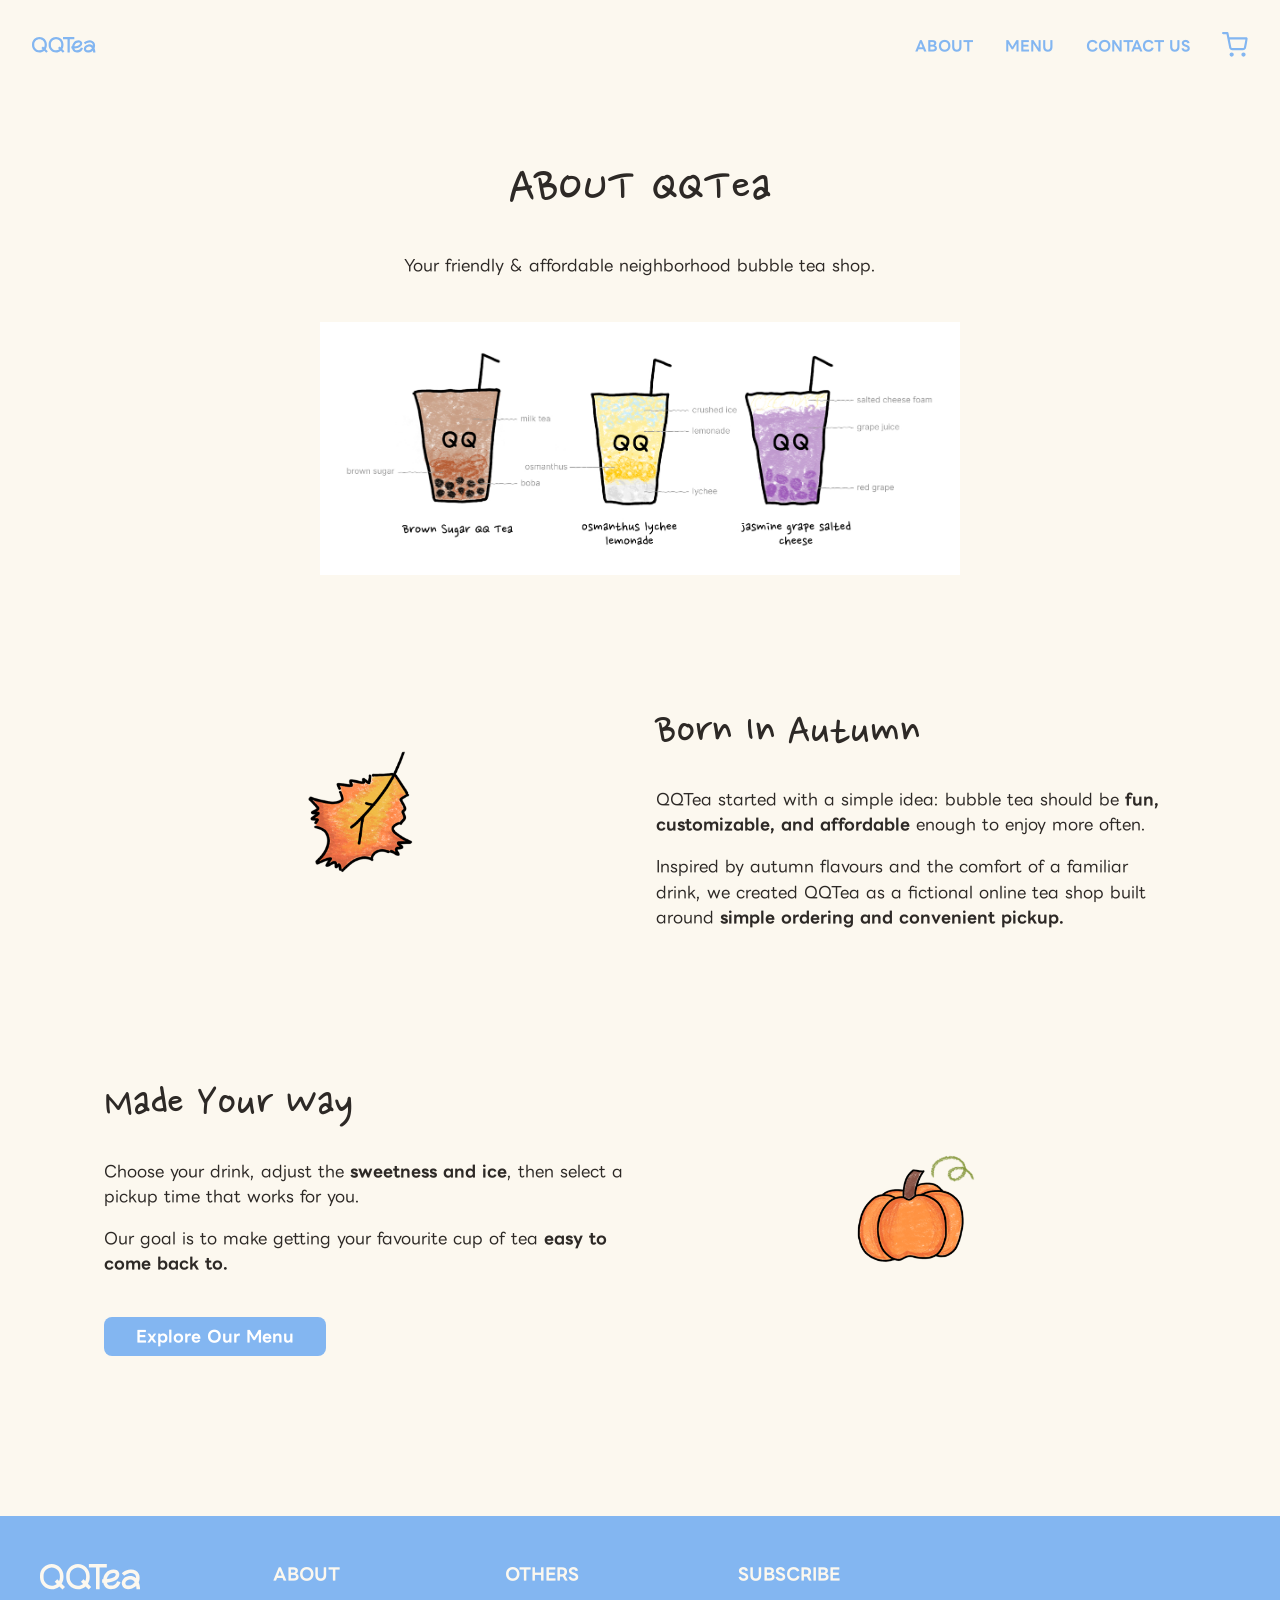
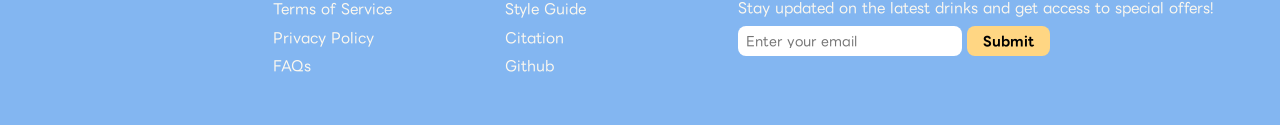
==== commit d0093ddb: "minor grammar mistakes + img tweak" ====
--- a/IAT339_QQtea/html/about.html
+++ b/IAT339_QQtea/html/about.html
@@ -50,7 +50,7 @@
       <!-- ABOUT LANDING -->
       <section class="about-intro">
         <h2>ABOUT QQTea</h2>
-        <p>Your friendly & affordable neighborhood bubble tea store.</p>
+        <p>Your friendly & affordable neighborhood bubble tea shop.</p>
       </section>
 
       <div class="about-product-image">
@@ -71,14 +71,15 @@
           <h2>Born In Autumn</h2>
 
           <p>
-            QQTea started with a simple idea: bubble tea should be fun,
-            customizable, and affordable enough to enjoy more often.
+            QQTea started with a simple idea: bubble tea should be
+            <strong>fun, customizable, and affordable</strong> enough to enjoy
+            more often.
           </p>
 
           <p>
             Inspired by autumn flavours and the comfort of a familiar drink, we
-            created QQTea as a fictional online tea shop built around simple
-            ordering and convenient pickup.
+            created QQTea as a fictional online tea shop built around
+            <strong>simple ordering and convenient pickup.</strong>
           </p>
         </div>
       </section>
@@ -89,13 +90,13 @@
           <h2>Made Your Way</h2>
 
           <p>
-            Choose your drink, adjust the sweetness and ice, and select a pickup
-            time that works for you.
+            Choose your drink, adjust the <strong>sweetness and ice</strong>,
+            then select a pickup time that works for you.
           </p>
 
           <p>
-            Our goal is to make getting your favourite drink easy to come back
-            to.
+            Our goal is to make getting your favourite cup of tea
+            <strong>easy to come back to.</strong>
           </p>
 
           <a class="about-menu-button" href="../html/product-listing.html">
--- a/IAT339_QQtea/css/main.css
+++ b/IAT339_QQtea/css/main.css
@@ -977,6 +977,7 @@
 .seasonal-offer-section h2 {
   font-size: 3.5rem;
   margin-bottom: 1rem;
+  margin-top: 0;
   border-bottom: none;
 }
 .seasonal-offer-section p {
@@ -987,7 +988,8 @@
 
 .season-image-icon {
   width: 100%;
-  max-width: 12rem;
+  max-width: 22rem;
+  margin-bottom: 0;
   height: auto;
 }
 
@@ -1266,7 +1268,7 @@
   display: grid;
   grid-template-columns: 1fr 1fr;
   align-items: center;
-  gap: 5rem;
+  gap: 2rem;
   max-width: 67rem;
   margin: 0 auto 8rem;
 }
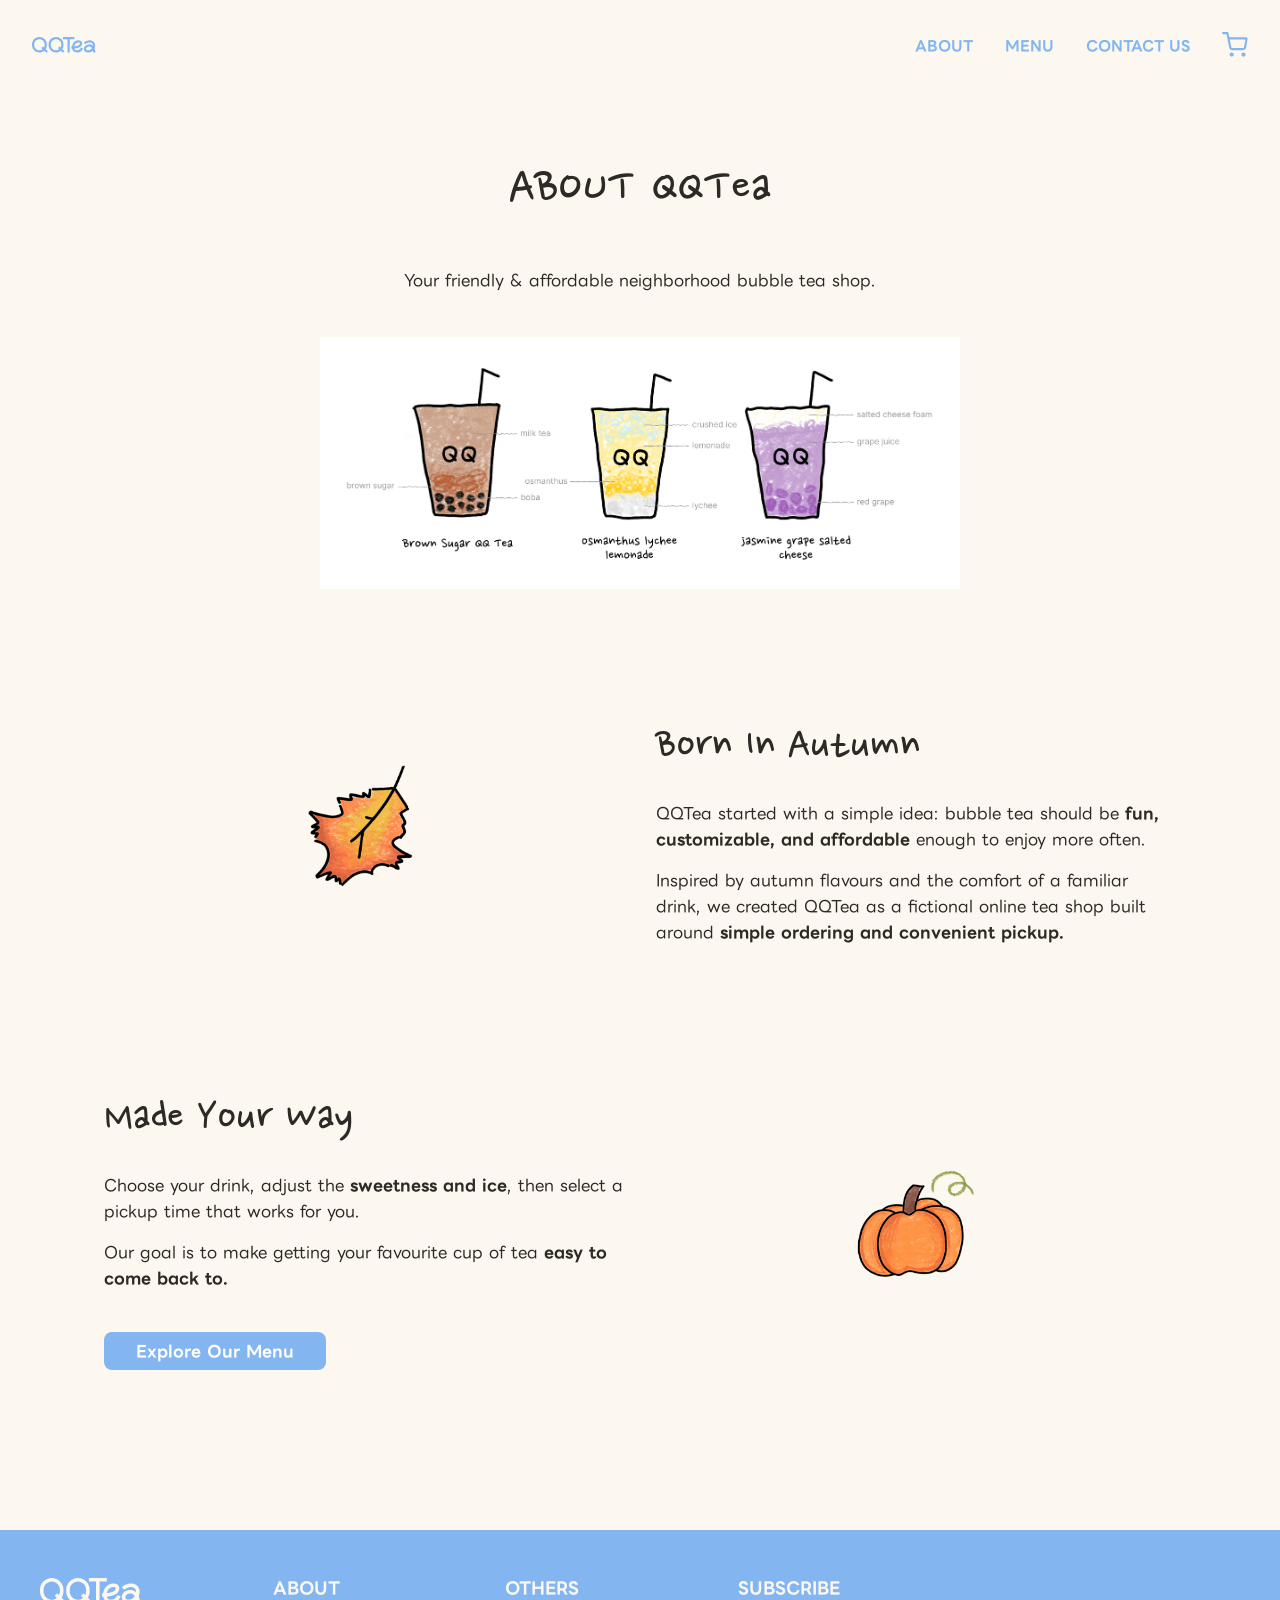
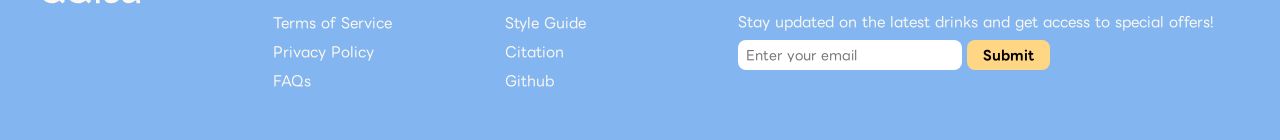
==== commit 87980faf: "all html passed thru w3 w no errors//warnings Fixes resulted changes to css as well. Now its much mo" ====
--- a/IAT339_QQtea/html/about.html
+++ b/IAT339_QQtea/html/about.html
@@ -49,7 +49,7 @@
     <main class="about-page">
       <!-- ABOUT LANDING -->
       <section class="about-intro">
-        <h2>ABOUT QQTea</h2>
+        <h1>ABOUT QQTea</h1>
         <p>Your friendly & affordable neighborhood bubble tea shop.</p>
       </section>
 
@@ -151,7 +151,7 @@
             <input
               type="email"
               placeholder="Enter your email"
-              aria-label="Email adress"
+              aria-label="Email address"
               required
             />
             <button type="submit">Submit</button>
--- a/IAT339_QQtea/css/main.css
+++ b/IAT339_QQtea/css/main.css
@@ -273,20 +273,46 @@
   color: #2d2926;
 }
 
-.submit-reset-button button {
-  font-family: "LINE Seed JP", sans-serif;
-  font-weight: bold;
-
-  padding: 0.5rem 1rem;
+/* 
+  SHARED PRIMARY BUTTON STYLING
+*/
+.submit-reset-button button,
+.primary-button,
+.product-listing-button,
+.product-detail-button,
+.contact-form button,
+.about-menu-button {
+  font-family: "LINE Seed JP", sans-serif;
+  font-weight: bold;
 
   color: white;
   background-color: #83b6f1;
+
   border: none;
   border-radius: 0.5rem;
   cursor: pointer;
 
   transition-property: background-color;
   transition-duration: 0.25s;
+}
+
+.submit-reset-button button:hover,
+.submit-reset-button button:focus,
+.primary-button:hover,
+.primary-button:focus,
+.product-listing-button:hover,
+.product-listing-button:focus,
+.product-detail-button:hover,
+.product-detail-button:focus,
+.contact-form button:hover,
+.contact-form button:focus,
+.about-menu-button:hover,
+.about-menu-button:focus {
+  background-color: #2d2926;
+}
+
+.submit-reset-button button {
+  padding: 0.5rem 1rem;
 }
 .submit-reset-button button:hover,
 .submit-reset-button button:focus {
@@ -304,17 +330,8 @@
 
 /* Primary action button */
 .primary-button {
-  font-family: "LINE Seed JP", sans-serif;
   font-size: 1rem;
-  font-weight: bold;
   padding: 0.65rem 4.25rem;
-  color: white;
-  background-color: #83b6f1;
-  border: none;
-  border-radius: 0.5rem;
-  cursor: pointer;
-  transition-property: background-color;
-  transition-duration: 0.25s;
   margin-top: 1.5rem;
   width: 100%;
 }
@@ -393,10 +410,6 @@
 }
 
 /* 
-  COMBINED ELEMENTS -------------------
-*/
-
-/* 
   PRODUCT LISTING SECTION -------------------
 */
 .product-listing {
@@ -446,20 +459,8 @@
   the way it spans was... interesting.
 */
 .product-listing-button {
-  font-family: "LINE Seed JP", sans-serif;
-  font-weight: bold;
   text-decoration: none;
-
   padding: 0.5rem 1rem;
-
-  color: white;
-  background-color: #83b6f1;
-  border: none;
-  border-radius: 0.5rem;
-  cursor: pointer;
-
-  transition-property: background-color;
-  transition-duration: 0.25s;
 }
 .product-listing-button:hover,
 .product-listing-button:focus {
@@ -472,10 +473,11 @@
   border-radius: 0.5rem;
 }
 
-/* 
-  PAYMENT FORM SECTION -------------------
-*/
-.checkout-form {
+/*
+  CART & CHECKOUT
+*/
+.checkout-form,
+.cart {
   max-width: 37rem;
   margin: 0;
   padding: 1.5rem;
@@ -485,15 +487,26 @@
   border-radius: 1.25rem;
 }
 
-/* Styling text for the Payment section */
-.checkout-form h1 {
+.checkout-form h1,
+.cart h1 {
   font-size: 3rem;
   margin: 0;
 }
-.checkout-form h4 {
-  font-family: "LINE Seed JP", sans-serif;
-  font-weight: bold;
+
+/* 
+  PAYMENT FORM SECTION -------------------
+*/
+/* Styling text for the Payment section */
+
+.checkout-form h2,
+.checkout-form h3 {
+  font-family: "LINE Seed JP", sans-serif;
+  font-size: 0.9rem;
+  font-weight: bold;
+  margin-top: 1.33em;
   margin-bottom: 0.5rem;
+  padding-bottom: 0;
+  border-bottom: none;
 }
 
 .schedule-pickup-section {
@@ -536,6 +549,7 @@
   display: grid;
   grid-template-columns: 1fr 1fr;
   gap: 0.5rem;
+  margin-bottom: 1.75rem;
 }
 .payment-info-section h4 {
   grid-column: 1 / -1;
@@ -564,23 +578,13 @@
 /*
   CHECKOUT CART SECTION -------------------
 */
-.cart {
-  max-width: 37rem;
-  margin: 0;
-  padding: 1.5rem;
-
-  background-color: white;
-  border: 0.1rem solid #d9d5d2;
-  border-radius: 1.25rem;
-}
-
-.cart h1 {
-  font-size: 3rem;
-  margin: 0;
-}
-.cart h4 {
-  font-size: 1rem;
-  margin-bottom: 1rem;
+.cart h2 {
+  font-family: "LINE Seed JP", sans-serif;
+  font-weight: bold;
+  font-size: 0.9rem;
+  margin-top: 1.2rem;
+  margin-bottom: 0.5rem;
+  border-bottom: none;
 }
 
 .cart-item {
@@ -745,6 +749,7 @@
   width: 10rem;
   min-height: 8rem;
   padding: 1rem;
+  flex: 0 0 10rem;
   border: 0.1rem solid #d9d5d2;
 }
 
@@ -754,10 +759,6 @@
   gap: 2rem;
   flex: 1 1 45%;
   min-width: 30rem;
-}
-
-.colour-swatch {
-  flex: 0 0 10rem;
 }
 
 .colour-usage {
@@ -887,10 +888,6 @@
   width: 5rem;
 }
 
-.product-image {
-  width: 50rem;
-}
-
 /*
   DISPLAY
 */
@@ -915,11 +912,26 @@
   display: flex;
   flex-direction: column;
   gap: 1rem;
+}
+
+.style-guide-nav-heading {
+  font-family: "LINE Seed JP", sans-serif;
+  font-size: 0.9rem;
+  font-weight: bold;
+  margin-top: 1rem;
+  margin-bottom: 0.25rem;
 }
 
 .style-guide-main {
   flex: 1;
   min-width: 0;
+}
+
+.heading-one-example {
+  font-family: "Ligema", sans-serif;
+  font-size: 5.3rem;
+  font-weight: 500;
+  margin-bottom: 0;
 }
 
 pre {
@@ -954,7 +966,7 @@
     gap: 0.75rem 1.5rem;
   }
 
-  .style-guide-nav h4 {
+  .style-guide-nav-heading {
     width: 100%;
     margin-bottom: 0;
   }
@@ -974,12 +986,16 @@
   margin-top: 6rem;
   margin-bottom: 4rem;
 }
-.seasonal-offer-section h2 {
+
+.seasonal-offer-section h1 {
+  font-family: "Nanum Pen", cursive;
   font-size: 3.5rem;
+  font-weight: 500;
   margin-bottom: 1rem;
   margin-top: 0;
-  border-bottom: none;
-}
+  padding-bottom: 0.5rem;
+}
+
 .seasonal-offer-section p {
   max-width: 33rem;
   font-size: 1rem;
@@ -996,6 +1012,14 @@
 /* 
   PRODUCT LISTING WEBPAGE STYLING
 */
+.page-title-hidden {
+  position: absolute;
+  width: 1px;
+  height: 1px;
+  overflow: hidden;
+  clip: rect(0, 0, 0, 0);
+}
+
 .product-category h2 {
   text-align: center;
   font-size: 3.5rem;
@@ -1066,24 +1090,12 @@
 }
 
 .product-detail-button {
-  font-family: "LINE Seed JP", sans-serif;
-  font-weight: bold;
   font-size: 1rem;
   text-decoration: none;
 
   min-width: 13rem;
   padding: 0.65rem 0.25rem;
-
-  color: white;
-  background-color: #83b6f1;
-
-  border: none;
   border-radius: 0.6rem;
-
-  cursor: pointer;
-
-  transition-property: background-color;
-  transition-duration: 0.25s;
 }
 
 .product-detail-button:hover,
@@ -1124,11 +1136,26 @@
 /* 
   CART WEBPAGE STYLING
 */
+.cart-demo-title {
+  font-family: "Ligema", sans-serif;
+  font-size: 3rem;
+  font-weight: 500;
+  margin: 0;
+}
+
+.cart-demo-heading {
+  font-size: 1rem;
+  font-weight: bold;
+  margin-bottom: 1rem;
+}
+
 .checkout-layout .cart,
 .checkout-layout .checkout-form {
   margin: 0 auto;
 }
-.checkout-layout .primary-button {
+/* Shared primary button styling: checkout and contact form */
+.checkout-layout .primary-button,
+.contact-form .primary-button {
   display: block;
   box-sizing: border-box;
   text-align: center;
@@ -1138,8 +1165,18 @@
 /* 
   CHECKOUT WEBPAGE STYLING
 */
-.payment-info-section {
-  margin-bottom: 1.75rem;
+.checkout-demo-title {
+  font-family: "Ligema", sans-serif;
+  font-size: 3rem;
+  font-weight: 500;
+  margin: 0;
+}
+
+.checkout-demo-heading {
+  font-family: "LINE Seed JP", sans-serif;
+  font-size: 0.9rem;
+  font-weight: bold;
+  margin-bottom: 0.5rem;
 }
 
 .order-item {
@@ -1163,11 +1200,12 @@
 /*
   CONTACT WEBPAGE STYLING
 */
-.contact-section h2 {
+.contact-section h1 {
   text-align: center;
+  font-family: "Nanum Pen", cursive;
   font-size: 3.5rem;
+  font-weight: 500;
   margin-top: 6rem;
-  border-bottom: none;
 }
 .contact-section p {
   text-align: center;
@@ -1210,19 +1248,6 @@
   grid-template-columns: 1fr 1fr;
   gap: 1rem;
 }
-.contact-form button {
-  font-family: "LINE Seed JP", sans-serif;
-  font-weight: bold;
-  padding: 0.5rem 1rem;
-  color: white;
-  background-color: #83b6f1;
-  border: none;
-  border-radius: 0.5rem;
-  cursor: pointer;
-
-  transition-property: background-color;
-  transition-duration: 0.25s;
-}
 .contact-form button:hover,
 .contact-form button:focus {
   background-color: #2d2926;
@@ -1240,9 +1265,11 @@
   padding: 0 1rem;
 }
 
-.about-intro h2 {
+.about-intro h1 {
   text-align: center;
+  font-family: "Nanum Pen", cursive;
   font-size: 3.5rem;
+  font-weight: 500;
   margin-top: 6rem;
   border-bottom: none;
 }
@@ -1299,22 +1326,10 @@
 
 .about-menu-button {
   display: inline-block;
-
   margin-top: 1.5rem;
   padding: 0.65rem 2rem;
-
-  font-family: "LINE Seed JP", sans-serif;
   font-size: 1rem;
-  font-weight: bold;
-
-  color: white;
-  background-color: #83b6f1;
-
-  border-radius: 0.5rem;
   text-decoration: none;
-
-  transition-property: background-color;
-  transition-duration: 0.25s;
 }
 
 .about-menu-button:hover,
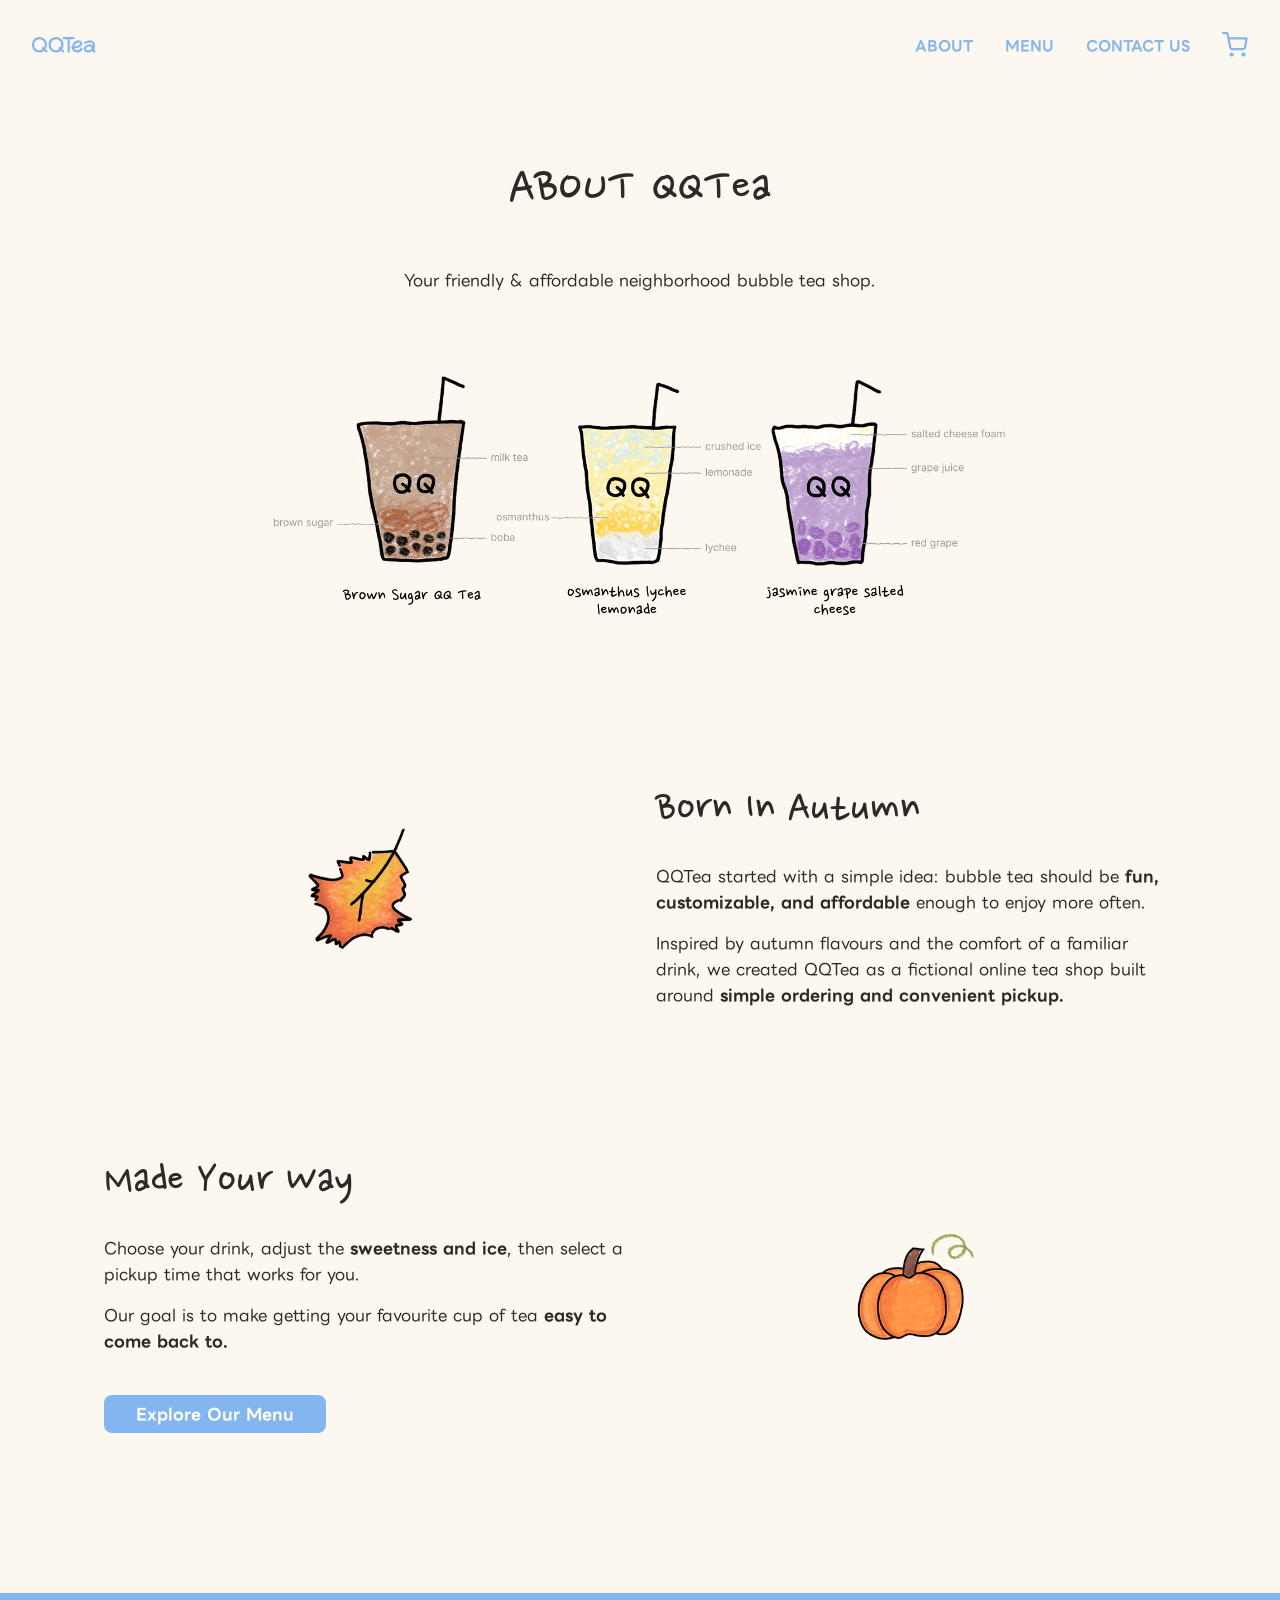
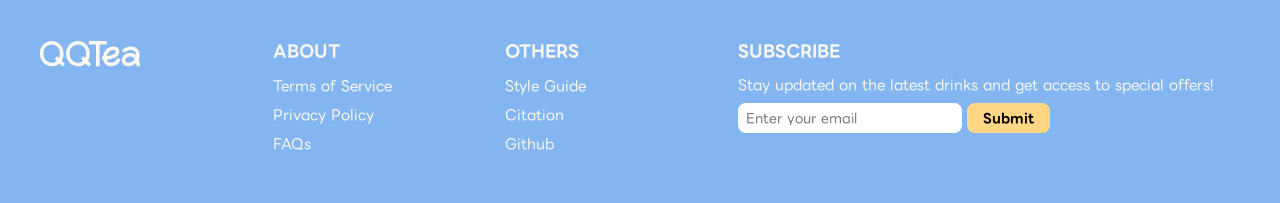
==== commit 1f037b4c: "Updated About page img." ====
--- a/IAT339_QQtea/html/about.html
+++ b/IAT339_QQtea/html/about.html
@@ -54,7 +54,7 @@
       </section>
 
       <div class="about-product-image">
-        <img src="../image/product-example.jpg" alt="QQTea bubble tea drinks" />
+        <img src="../image/product-example.png" alt="QQTea bubble tea drinks" />
       </div>
 
       <!-- BORN IN AUTUMN -->
--- a/IAT339_QQtea/css/main.css
+++ b/IAT339_QQtea/css/main.css
@@ -1281,7 +1281,7 @@
 }
 
 .about-product-image {
-  max-width: 40rem;
+  max-width: 50rem;
   margin: 0 auto 8rem;
 }
 
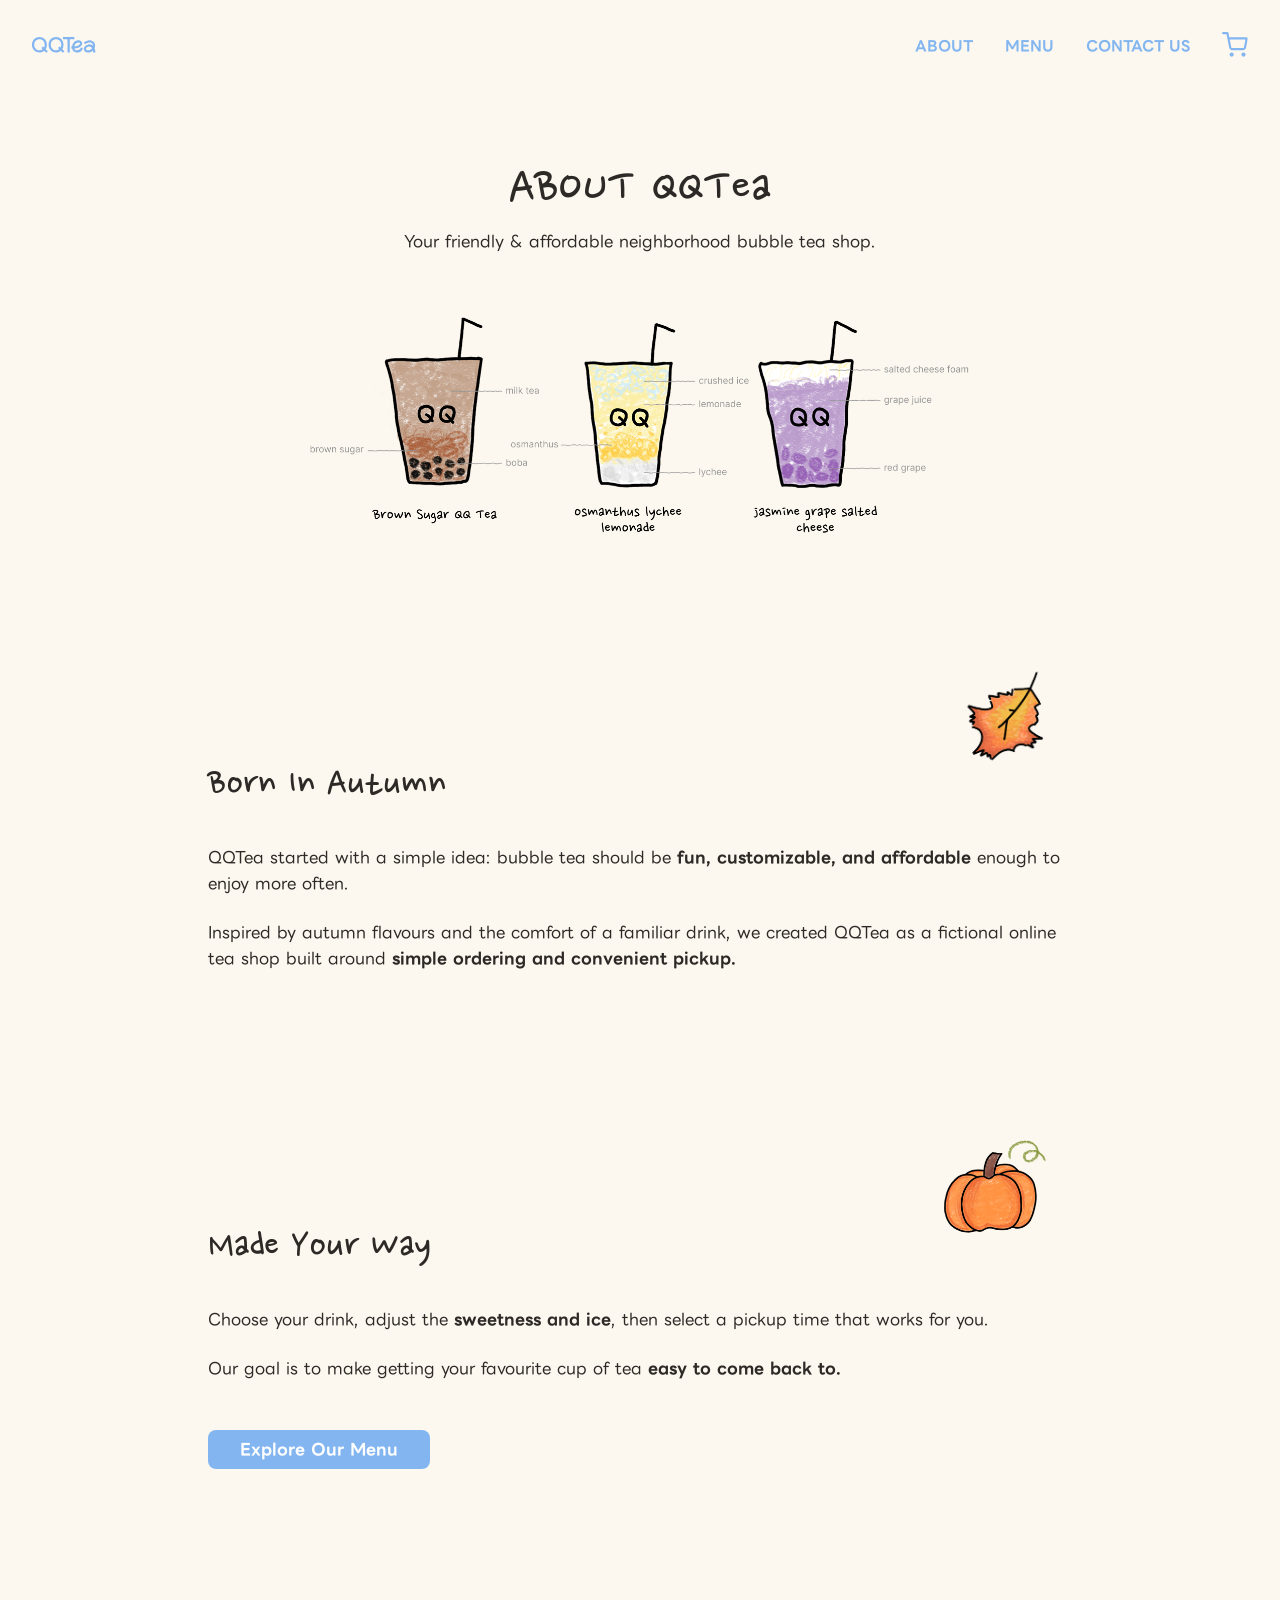
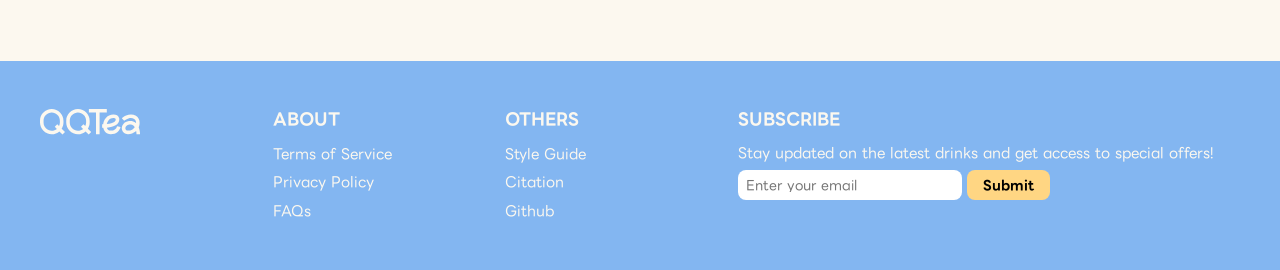
==== commit e87736d1: "more polishings - better about pg layout - better event display - better accessibility - slightly mo" ====
--- a/IAT339_QQtea/html/about.html
+++ b/IAT339_QQtea/html/about.html
@@ -20,7 +20,7 @@
             <img
               class="nav-logo nav-image-hover"
               src="../image/qqtea-icon-hover.svg"
-              alt="QQTea icon"
+              alt=""
             />
           </a>
         </div>
@@ -39,7 +39,7 @@
             <img
               class="nav-cart-icon nav-image-hover"
               src="../image/cart-icon-hover.svg"
-              alt="Shopping cart icon"
+              alt=""
             />
           </a>
         </div>
@@ -61,7 +61,7 @@
       <section class="about-row">
         <div class="about-row-image">
           <img
-            class="about-image"
+            class="about-image about-leaf"
             src="../image/leaf.png"
             alt="Autumn leaf illustration"
           />
--- a/IAT339_QQtea/css/main.css
+++ b/IAT339_QQtea/css/main.css
@@ -171,7 +171,7 @@
 }
 
 /*
-  STYLE GUIDE STYLING 
+  GLOBAL TYPOGRAPHY
 */
 body {
   margin: 0;
@@ -183,8 +183,8 @@
 }
 
 h1 {
-  font-family: "Ligema", sans-serif;
-  font-size: 5.3rem;
+  font-family: "Nanum Pen", cursive;
+  font-size: 3.5rem;
   font-weight: 500;
 }
 
@@ -192,19 +192,6 @@
   font-family: "Nanum Pen", cursive;
   font-size: 2.7rem;
   font-weight: 500;
-
-  margin-top: 5rem;
-  margin-bottom: 1.5rem;
-
-  padding-bottom: 0.5rem;
-  border-bottom: 0.1rem solid #2d2926;
-}
-#stylesheet-h2 {
-  border-bottom: none;
-}
-
-#interactive_elements h2 {
-  margin-top: 0rem;
 }
 
 h3 {
@@ -245,9 +232,19 @@
 }
 
 /*
+  SHARED PAGE INTRO STYLING
+*/
+.product-category h2,
+.contact-section h1,
+.about-intro h1 {
+  text-align: center;
+  margin-top: 6rem;
+  margin-bottom: 0.5rem;
+}
+
+/*
   STYLE GUIDE STRUCTURE -------------------
 */
-
 .element {
   max-width: 65rem;
 }
@@ -489,6 +486,7 @@
 
 .checkout-form h1,
 .cart h1 {
+  font-family: "Ligema", sans-serif;
   font-size: 3rem;
   margin: 0;
 }
@@ -505,8 +503,6 @@
   font-weight: bold;
   margin-top: 1.33em;
   margin-bottom: 0.5rem;
-  padding-bottom: 0;
-  border-bottom: none;
 }
 
 .schedule-pickup-section {
@@ -551,8 +547,9 @@
   gap: 0.5rem;
   margin-bottom: 1.75rem;
 }
-.payment-info-section h4 {
+.payment-info-section h3 {
   grid-column: 1 / -1;
+  margin-bottom: 0;
 }
 .cardholder-field {
   grid-column: 1 / -1;
@@ -575,6 +572,12 @@
   box-sizing: border-box;
 }
 
+.datetime-section label,
+.payment-info-section label {
+  display: block;
+  margin-bottom: 0.25rem;
+}
+
 /*
   CHECKOUT CART SECTION -------------------
 */
@@ -584,7 +587,6 @@
   font-size: 0.9rem;
   margin-top: 1.2rem;
   margin-bottom: 0.5rem;
-  border-bottom: none;
 }
 
 .cart-item {
@@ -695,7 +697,6 @@
   border: none;
   border-left: 0.1rem solid #d9d5d2;
   border-right: 0.1rem solid #d9d5d2;
-  outline: none;
 }
 /*
 This hides the deafult styling html have for input type="number" or else it has the little arrow thingy that actually allows you to changed the number.
@@ -896,6 +897,8 @@
 }
 
 .style-guide-header h1 {
+  font-family: "Ligema", sans-serif;
+  font-size: 5.3rem;
   margin-bottom: 0.5rem;
 }
 
@@ -925,6 +928,17 @@
 .style-guide-main {
   flex: 1;
   min-width: 0;
+}
+
+.style-guide-main > section > h2 {
+  margin-top: 5rem;
+  margin-bottom: 1.5rem;
+  padding-bottom: 0.5rem;
+  border-bottom: 0.1rem solid #2d2926;
+}
+
+.style-guide-main > section:first-of-type > h2 {
+  margin-top: 0;
 }
 
 .heading-one-example {
@@ -980,6 +994,11 @@
 /*
   HOME WEBPAGE STYLING
 */
+.seasonal-text span {
+  display: block;
+  margin-bottom: 0.4rem;
+}
+
 .seasonal-offer-section {
   text-align: center;
   padding: 2rem 1rem 3rem;
@@ -988,10 +1007,7 @@
 }
 
 .seasonal-offer-section h1 {
-  font-family: "Nanum Pen", cursive;
-  font-size: 3.5rem;
-  font-weight: 500;
-  margin-bottom: 1rem;
+  margin-bottom: 0;
   margin-top: 0;
   padding-bottom: 0.5rem;
 }
@@ -1021,10 +1037,7 @@
 }
 
 .product-category h2 {
-  text-align: center;
   font-size: 3.5rem;
-  margin-top: 6rem;
-  border-bottom: none;
 }
 .product-category p {
   text-align: center;
@@ -1066,9 +1079,6 @@
 }
 
 .product-detail-name {
-  font-family: "Nanum Pen", cursive;
-  font-size: 3.5rem;
-
   margin: 0 0 0.5rem 0;
 }
 
@@ -1200,13 +1210,6 @@
 /*
   CONTACT WEBPAGE STYLING
 */
-.contact-section h1 {
-  text-align: center;
-  font-family: "Nanum Pen", cursive;
-  font-size: 3.5rem;
-  font-weight: 500;
-  margin-top: 6rem;
-}
 .contact-section p {
   text-align: center;
   font-size: 1rem;
@@ -1265,24 +1268,15 @@
   padding: 0 1rem;
 }
 
-.about-intro h1 {
-  text-align: center;
-  font-family: "Nanum Pen", cursive;
-  font-size: 3.5rem;
-  font-weight: 500;
-  margin-top: 6rem;
-  border-bottom: none;
-}
-
 .about-intro p {
   text-align: center;
   font-size: 1rem;
-  margin-bottom: 3rem;
+  margin-bottom: 2rem;
 }
 
 .about-product-image {
-  max-width: 50rem;
-  margin: 0 auto 8rem;
+  max-width: 45rem;
+  margin: 0 auto 5rem;
 }
 
 .about-product-image img {
@@ -1292,38 +1286,43 @@
 }
 
 .about-row {
-  display: grid;
-  grid-template-columns: 1fr 1fr;
-  align-items: center;
-  gap: 2rem;
-  max-width: 67rem;
-  margin: 0 auto 8rem;
+  position: relative;
+  box-sizing: border-box;
+  width: 90%;
+  max-width: 60rem;
+  margin: 0 auto 5rem;
+  padding: 7rem 3rem 2rem;
 }
 
 .about-row-image {
-  text-align: center;
+  position: absolute;
+  top: 1rem;
+  right: 3rem;
 }
 
 .about-image {
+  width: 12vw;
+  min-width: 7rem;
+  max-width: 10rem;
+  height: auto;
+}
+.about-leaf {
+  max-width: 8rem;
+}
+
+.about-row-text h2 {
+  margin: 0 0 2rem;
+  padding: 0;
+}
+
+.about-row-text p {
   width: 100%;
-  max-width: 11rem;
-  height: auto;
-}
-
-.about-row-text h2 {
-  font-size: 3rem;
-  margin-top: 0;
-  margin-bottom: 1rem;
-  border-bottom: none;
-}
-
-.about-row-text p {
-  max-width: 40rem;
+  max-width: none;
   line-height: 1.6;
-  margin-top: 0;
-  margin-bottom: 1rem;
-}
-
+  margin: 0 0 1.5rem;
+}
+
+/* Menu button */
 .about-menu-button {
   display: inline-block;
   margin-top: 1.5rem;
@@ -1335,28 +1334,23 @@
 .about-menu-button:hover,
 .about-menu-button:focus {
   color: white;
-  background-color: #2d2926;
   text-decoration: none;
 }
 
-@media (max-width: 42rem) {
+@media (max-width: 50rem) {
   .about-row {
-    grid-template-columns: 1fr;
-    gap: 2rem;
+    width: 92%;
+    padding: 8rem 2rem 2rem;
   }
 
-  .about-row-text {
-    text-align: left;
+  .about-row-image {
+    right: 2rem;
   }
 }
 
 /*
   CITATION WEBPAGE STYLING
 */
-#typefaces h2 {
-  margin-top: 0;
-}
-
 #typefaces li,
 #icons li {
   line-height: 1.6;
